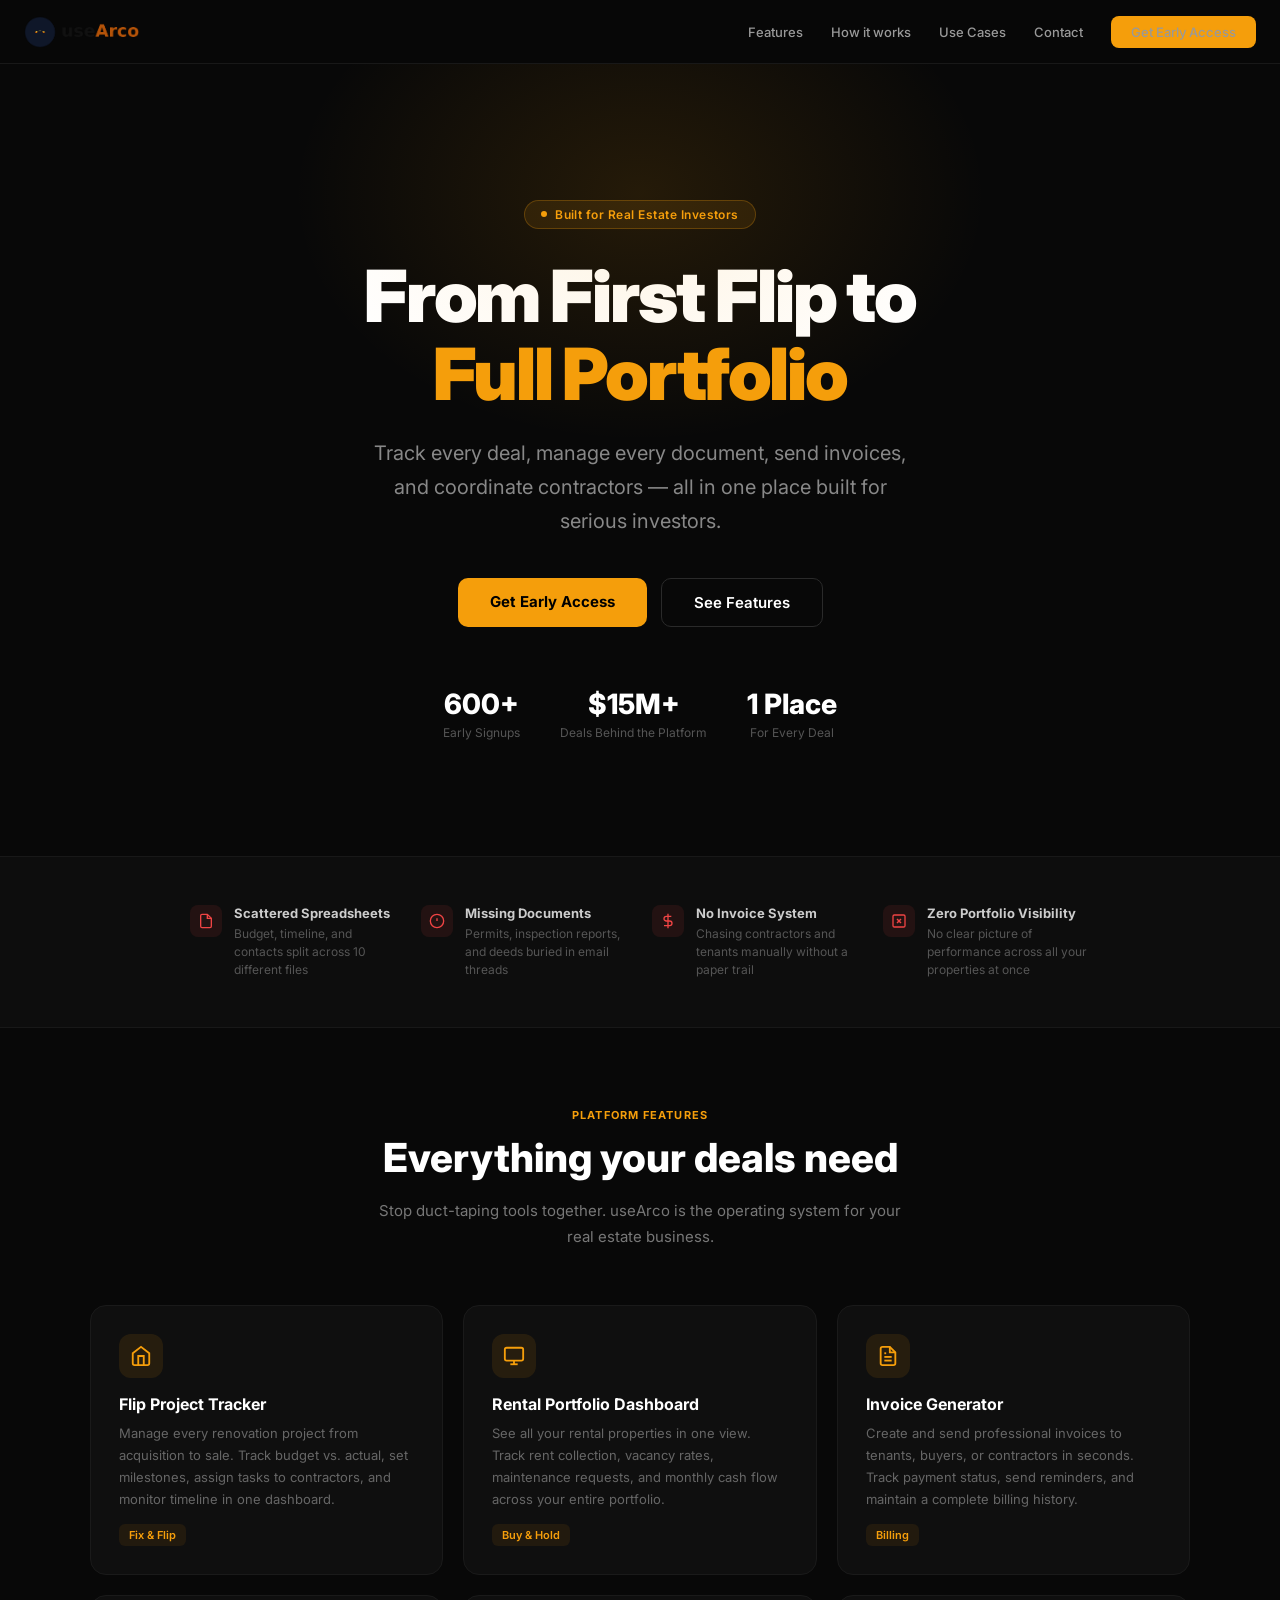
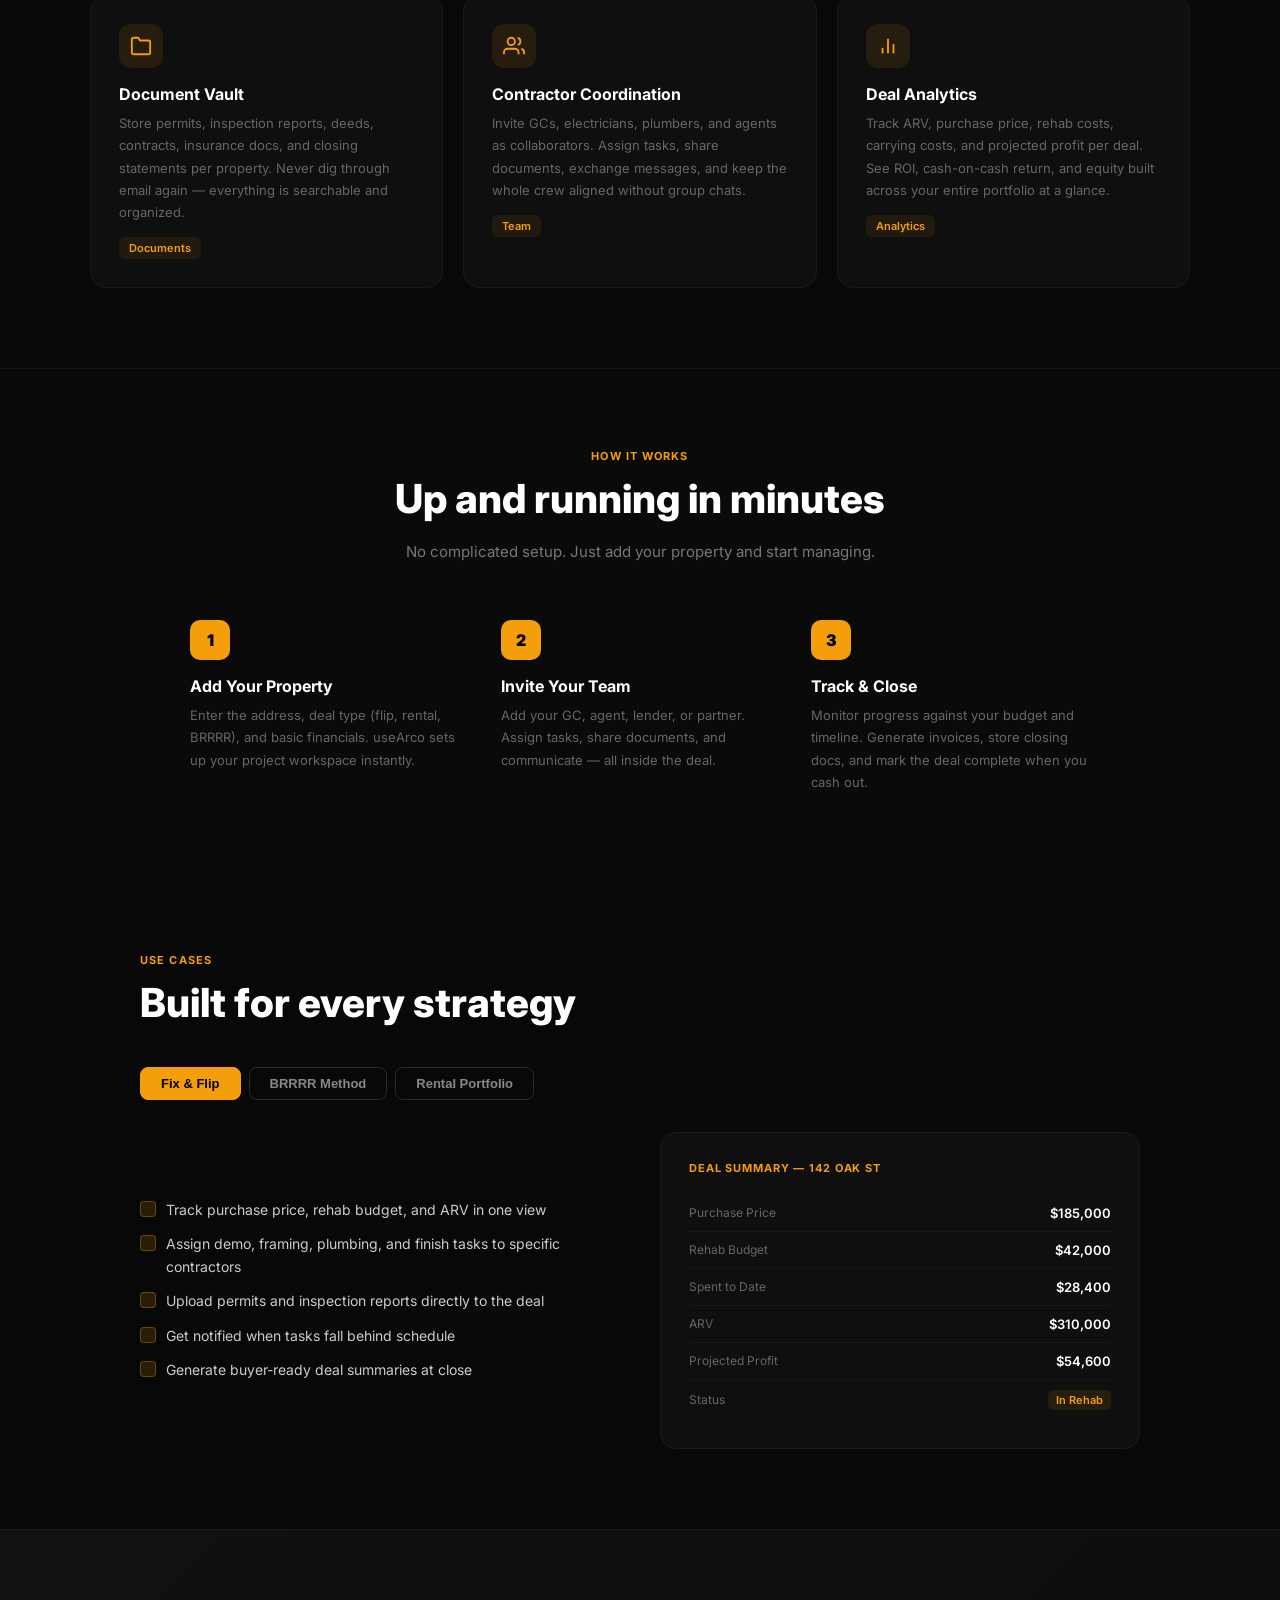
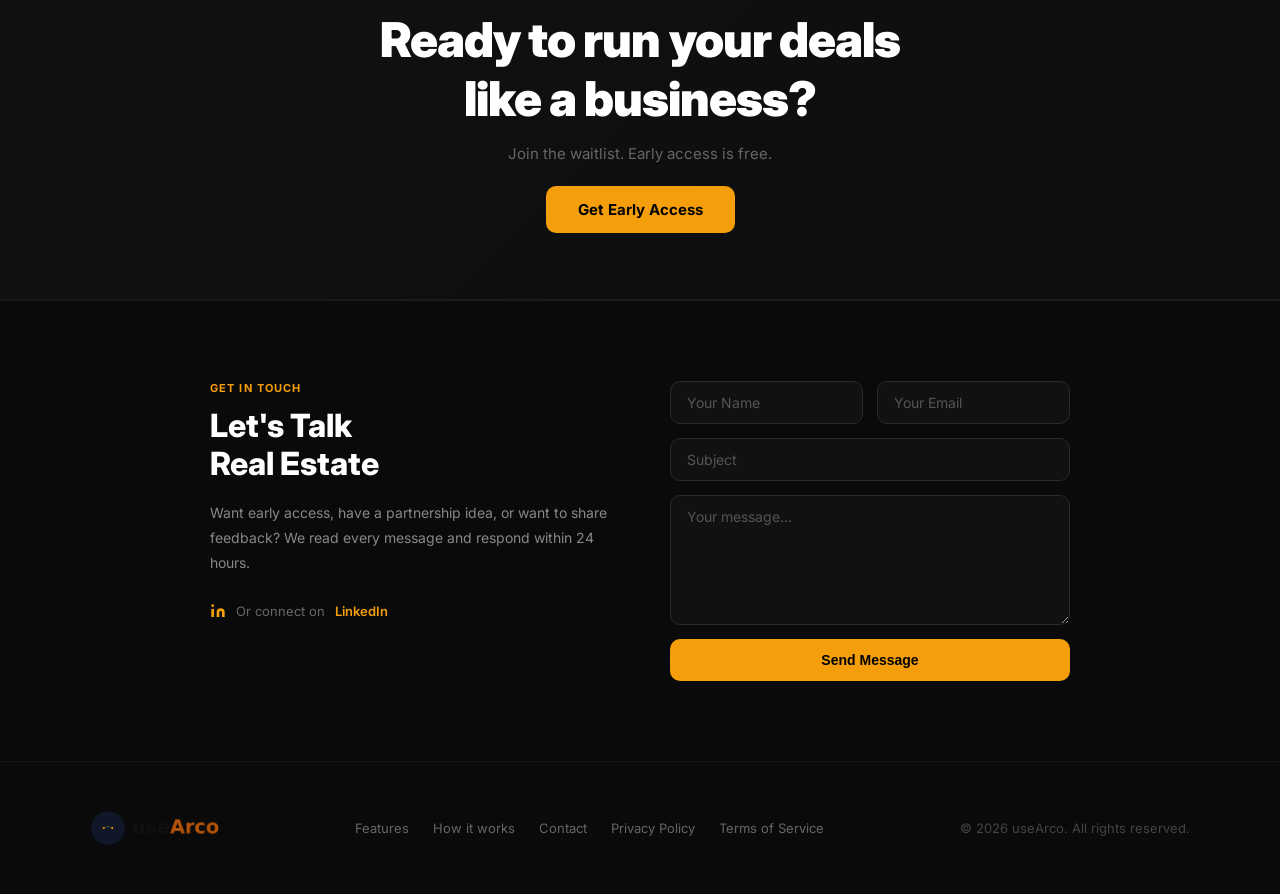
==== index.html @ 305c3090 "Redesign landing page for real estate investment management pivot" ====
<!DOCTYPE html>
<html lang="en">
<head>
  <meta charset="UTF-8" />
  <meta name="viewport" content="width=device-width, initial-scale=1.0" />
  <title>useArco – Real Estate Investment Management</title>
  <meta name="description" content="Manage your flips, track your rentals, send invoices, and organize every document in one place. Built for serious real estate investors." />
  <link rel="icon" href="/favicon.png" />
  <link href="https://fonts.googleapis.com/css2?family=Inter:wght@400;500;600;700;800;900&display=swap" rel="stylesheet" />
  <script async src="https://www.googletagmanager.com/gtag/js?id=G-MQF914Z76V"></script>
  <script>window.dataLayer=window.dataLayer||[];function gtag(){dataLayer.push(arguments);}gtag("js",new Date());gtag("config","G-MQF914Z76V");</script>
  <style>
    *, *::before, *::after { box-sizing: border-box; margin: 0; padding: 0; }
    html { scroll-behavior: smooth; }
    body { font-family: 'Inter', sans-serif; background: #080808; color: #e8e8e8; -webkit-font-smoothing: antialiased; }

    /* NAV */
    nav { position: sticky; top: 0; z-index: 100; background: rgba(8,8,8,0.92); backdrop-filter: blur(12px); border-bottom: 1px solid #181818; padding: 0 24px; height: 64px; display: flex; align-items: center; justify-content: space-between; }
    .nav-logo { display: flex; align-items: center; gap: 10px; }
    .nav-logo img { height: 32px; }
    .nav-links { display: flex; align-items: center; gap: 28px; }
    .nav-links a { font-size: 13px; font-weight: 500; color: #999; text-decoration: none; transition: color 0.15s; }
    .nav-links a:hover { color: #fff; }
    .nav-cta { padding: 8px 20px; background: #F59E0B; color: #000; border-radius: 8px; font-size: 13px; font-weight: 700; text-decoration: none; transition: background 0.2s; }
    .nav-cta:hover { background: #d97706; color: #000 !important; }
    @media (max-width: 640px) { .nav-links { display: none; } }

    /* HERO */
    .hero { min-height: 88vh; display: flex; align-items: center; justify-content: center; text-align: center; padding: 80px 24px 60px; position: relative; overflow: hidden; }
    .hero-glow { position: absolute; top: -120px; left: 50%; transform: translateX(-50%); width: 700px; height: 500px; background: radial-gradient(ellipse at center, rgba(245,158,11,0.12) 0%, transparent 70%); pointer-events: none; }
    .hero-badge { display: inline-flex; align-items: center; gap: 8px; background: rgba(245,158,11,0.1); border: 1px solid rgba(245,158,11,0.25); border-radius: 100px; padding: 6px 16px; font-size: 12px; font-weight: 600; color: #F59E0B; letter-spacing: 0.04em; margin-bottom: 28px; }
    .hero-badge span { width: 6px; height: 6px; background: #F59E0B; border-radius: 50%; display: inline-block; }
    .hero h1 { font-size: clamp(36px, 6vw, 72px); font-weight: 900; color: #fff; line-height: 1.08; letter-spacing: -0.03em; margin-bottom: 24px; }
    .hero h1 em { font-style: normal; color: #F59E0B; }
    .hero p { font-size: clamp(16px, 2vw, 20px); color: #888; max-width: 560px; margin: 0 auto 40px; line-height: 1.7; }
    .hero-actions { display: flex; gap: 14px; justify-content: center; flex-wrap: wrap; }
    .btn-primary { padding: 14px 32px; background: #F59E0B; color: #000; border-radius: 10px; font-size: 15px; font-weight: 700; text-decoration: none; transition: background 0.2s, transform 0.1s; }
    .btn-primary:hover { background: #d97706; transform: translateY(-1px); }
    .btn-secondary { padding: 14px 32px; background: transparent; color: #fff; border: 1px solid #2a2a2a; border-radius: 10px; font-size: 15px; font-weight: 600; text-decoration: none; transition: border-color 0.2s; }
    .btn-secondary:hover { border-color: #555; }
    .hero-stats { margin-top: 60px; display: flex; gap: 40px; justify-content: center; flex-wrap: wrap; }
    .hero-stat { text-align: center; }
    .hero-stat .num { font-size: 28px; font-weight: 800; color: #fff; }
    .hero-stat .lbl { font-size: 12px; color: #555; margin-top: 4px; }

    /* SECTION BASE */
    section { padding: 80px 24px; }
    .section-label { font-size: 11px; font-weight: 700; letter-spacing: 0.1em; text-transform: uppercase; color: #F59E0B; margin-bottom: 12px; }
    .section-heading { font-size: clamp(26px, 3.5vw, 40px); font-weight: 800; color: #fff; line-height: 1.2; margin-bottom: 16px; }
    .section-sub { font-size: 15px; color: #777; line-height: 1.7; max-width: 540px; }
    .centered { text-align: center; }
    .centered .section-sub { margin: 0 auto; }

    /* PROBLEM STRIP */
    .problem { background: #0d0d0d; border-top: 1px solid #181818; border-bottom: 1px solid #181818; padding: 48px 24px; }
    .problem-inner { max-width: 900px; margin: 0 auto; display: grid; grid-template-columns: repeat(auto-fit, minmax(200px, 1fr)); gap: 24px; }
    .problem-item { display: flex; align-items: flex-start; gap: 12px; }
    .problem-icon { width: 32px; height: 32px; background: rgba(239,68,68,0.1); border-radius: 8px; display: flex; align-items: center; justify-content: center; flex-shrink: 0; }
    .problem-item h4 { font-size: 13px; font-weight: 700; color: #ccc; margin-bottom: 4px; }
    .problem-item p { font-size: 12px; color: #555; line-height: 1.5; }

    /* FEATURES */
    .features { background: #080808; }
    .features-inner { max-width: 1100px; margin: 0 auto; }
    .features-grid { display: grid; grid-template-columns: repeat(auto-fit, minmax(300px, 1fr)); gap: 20px; margin-top: 56px; }
    .feature-card { background: #0f0f0f; border: 1px solid #1a1a1a; border-radius: 16px; padding: 28px; transition: border-color 0.2s, transform 0.2s; }
    .feature-card:hover { border-color: rgba(245,158,11,0.3); transform: translateY(-2px); }
    .feature-icon { width: 44px; height: 44px; background: rgba(245,158,11,0.1); border-radius: 12px; display: flex; align-items: center; justify-content: center; margin-bottom: 16px; }
    .feature-card h3 { font-size: 16px; font-weight: 700; color: #fff; margin-bottom: 8px; }
    .feature-card p { font-size: 13px; color: #666; line-height: 1.7; }
    .feature-tag { display: inline-block; margin-top: 14px; padding: 4px 10px; background: rgba(245,158,11,0.08); border-radius: 6px; font-size: 11px; font-weight: 600; color: #F59E0B; }

    /* HOW IT WORKS */
    .how { background: #0a0a0a; border-top: 1px solid #141414; }
    .how-inner { max-width: 900px; margin: 0 auto; }
    .steps { display: grid; grid-template-columns: repeat(auto-fit, minmax(240px, 1fr)); gap: 32px; margin-top: 56px; }
    .step { position: relative; }
    .step-num { width: 40px; height: 40px; background: #F59E0B; border-radius: 10px; display: flex; align-items: center; justify-content: center; font-size: 16px; font-weight: 900; color: #000; margin-bottom: 16px; }
    .step h3 { font-size: 16px; font-weight: 700; color: #fff; margin-bottom: 8px; }
    .step p { font-size: 13px; color: #666; line-height: 1.7; }

    /* USE CASES */
    .usecases { background: #080808; }
    .usecases-inner { max-width: 1000px; margin: 0 auto; }
    .usecase-tabs { display: flex; gap: 8px; margin: 40px 0 32px; flex-wrap: wrap; }
    .usecase-tab { padding: 8px 20px; border-radius: 8px; font-size: 13px; font-weight: 600; cursor: pointer; border: 1px solid #2a2a2a; color: #888; background: transparent; transition: all 0.2s; }
    .usecase-tab.active { background: #F59E0B; color: #000; border-color: #F59E0B; }
    .usecase-content { display: none; }
    .usecase-content.active { display: grid; grid-template-columns: 1fr 1fr; gap: 40px; align-items: center; }
    @media (max-width: 640px) { .usecase-content.active { grid-template-columns: 1fr; } }
    .usecase-list { list-style: none; display: flex; flex-direction: column; gap: 12px; }
    .usecase-list li { display: flex; align-items: flex-start; gap: 10px; font-size: 14px; color: #ccc; line-height: 1.6; }
    .usecase-list li::before { content: ''; width: 16px; height: 16px; background: rgba(245,158,11,0.15); border: 1px solid rgba(245,158,11,0.3); border-radius: 4px; flex-shrink: 0; margin-top: 2px; display: flex; align-items: center; justify-content: center; }
    .usecase-visual { background: #0f0f0f; border: 1px solid #1a1a1a; border-radius: 16px; padding: 28px; }
    .usecase-visual .uc-title { font-size: 11px; font-weight: 700; color: #F59E0B; letter-spacing: 0.08em; text-transform: uppercase; margin-bottom: 20px; }
    .uc-row { display: flex; justify-content: space-between; align-items: center; padding: 10px 0; border-bottom: 1px solid #181818; }
    .uc-row:last-child { border-bottom: none; }
    .uc-row .label { font-size: 12px; color: #666; }
    .uc-row .value { font-size: 13px; font-weight: 600; color: #fff; }
    .uc-row .badge { padding: 3px 8px; border-radius: 6px; font-size: 11px; font-weight: 600; }
    .badge-green { background: rgba(34,197,94,0.1); color: #4ade80; }
    .badge-amber { background: rgba(245,158,11,0.1); color: #F59E0B; }
    .badge-red { background: rgba(239,68,68,0.1); color: #f87171; }

    /* CTA BAND */
    .cta-band { background: linear-gradient(135deg, #111 0%, #0d0d0d 100%); border-top: 1px solid #1a1a1a; border-bottom: 1px solid #1a1a1a; padding: 80px 24px; text-align: center; }
    .cta-band h2 { font-size: clamp(28px, 4vw, 48px); font-weight: 900; color: #fff; margin-bottom: 16px; letter-spacing: -0.02em; }
    .cta-band p { color: #666; font-size: 15px; margin-bottom: 36px; }

    /* CONTACT */
    .contact-section { background: #0a0a0a; padding: 80px 24px; border-top: 1px solid #1a1a1a; }
    .contact-inner { max-width: 860px; margin: 0 auto; }
    .contact-grid { display: grid; grid-template-columns: 1fr 1fr; gap: 60px; align-items: start; }
    @media (max-width: 700px) { .contact-grid { grid-template-columns: 1fr; gap: 40px; } }
    .contact-label { font-size: 11px; font-weight: 700; letter-spacing: 0.1em; text-transform: uppercase; color: #F59E0B; margin: 0 0 12px 0; }
    .contact-heading { font-size: 32px; font-weight: 800; color: #fff; margin: 0 0 16px 0; line-height: 1.2; }
    .contact-desc { color: #888; font-size: 14px; line-height: 1.8; margin: 0 0 28px 0; }
    .contact-alt { display: flex; align-items: center; gap: 10px; color: #666; font-size: 13px; }
    .contact-alt a { color: #F59E0B; text-decoration: none; font-weight: 600; }
    .contact-alt a:hover { text-decoration: underline; }
    .contact-form { display: flex; flex-direction: column; gap: 14px; }
    .contact-form input, .contact-form textarea { width: 100%; padding: 12px 16px; background: #111; border: 1px solid #2a2a2a; border-radius: 10px; color: #fff; font-size: 14px; font-family: inherit; outline: none; transition: border-color 0.2s; box-sizing: border-box; }
    .contact-form input:focus, .contact-form textarea:focus { border-color: #F59E0B; }
    .contact-form input::placeholder, .contact-form textarea::placeholder { color: #555; }
    .contact-form textarea { resize: vertical; min-height: 130px; }
    .contact-form .form-row { display: grid; grid-template-columns: 1fr 1fr; gap: 14px; }
    @media (max-width: 480px) { .contact-form .form-row { grid-template-columns: 1fr; } }
    .contact-submit { padding: 13px 28px; background: #F59E0B; color: #000; border: none; border-radius: 10px; font-size: 14px; font-weight: 700; cursor: pointer; transition: background 0.2s; width: 100%; }
    .contact-submit:hover { background: #d97706; }
    .contact-submit:disabled { opacity: 0.6; cursor: not-allowed; }
    .form-success { background: #052e16; border: 1px solid #16a34a; border-radius: 10px; padding: 16px; color: #4ade80; font-size: 14px; text-align: center; display: none; }

    /* FOOTER */
    footer { background: #0a0a0a; color: #888; padding: 48px 24px; border-top: 1px solid #141414; }
    .footer-inner { max-width: 1100px; margin: 0 auto; display: flex; align-items: center; justify-content: space-between; flex-wrap: wrap; gap: 20px; }
    .footer-logo { display: flex; align-items: center; gap: 10px; }
    .footer-logo img { height: 36px; opacity: 1; }
    .footer-links { display: flex; gap: 24px; flex-wrap: wrap; }
    .footer-links a { font-size: 13px; color: #666; text-decoration: none; transition: color 0.15s; }
    .footer-links a:hover { color: #F59E0B; }
    .footer-copy { font-size: 13px; color: #444; }
  </style>
</head>
<body>

<!-- NAV -->
<nav>
  <div class="nav-logo">
    <img src="/logo.png" alt="useArco" />
  </div>
  <div class="nav-links">
    <a href="#features">Features</a>
    <a href="#how-it-works">How it works</a>
    <a href="#use-cases">Use Cases</a>
    <a href="#contact">Contact</a>
    <a href="#waitlist" class="nav-cta">Get Early Access</a>
  </div>
</nav>

<!-- HERO -->
<section class="hero">
  <div class="hero-glow"></div>
  <div>
    <div class="hero-badge"><span></span> Built for Real Estate Investors</div>
    <h1>From First Flip to<br /><em>Full Portfolio</em></h1>
    <p>Track every deal, manage every document, send invoices, and coordinate contractors — all in one place built for serious investors.</p>
    <div class="hero-actions">
      <a href="#waitlist" class="btn-primary">Get Early Access</a>
      <a href="#features" class="btn-secondary">See Features</a>
    </div>
    <div class="hero-stats">
      <div class="hero-stat"><div class="num">600+</div><div class="lbl">Early Signups</div></div>
      <div class="hero-stat"><div class="num">$15M+</div><div class="lbl">Deals Behind the Platform</div></div>
      <div class="hero-stat"><div class="num">1 Place</div><div class="lbl">For Every Deal</div></div>
    </div>
  </div>
</section>

<!-- PROBLEM -->
<div class="problem">
  <div class="problem-inner">
    <div class="problem-item">
      <div class="problem-icon">
        <svg width="16" height="16" viewBox="0 0 24 24" fill="none" stroke="#ef4444" stroke-width="2"><path d="M14 2H6a2 2 0 0 0-2 2v16a2 2 0 0 0 2 2h12a2 2 0 0 0 2-2V8z"/><polyline points="14 2 14 8 20 8"/></svg>
      </div>
      <div><h4>Scattered Spreadsheets</h4><p>Budget, timeline, and contacts split across 10 different files</p></div>
    </div>
    <div class="problem-item">
      <div class="problem-icon">
        <svg width="16" height="16" viewBox="0 0 24 24" fill="none" stroke="#ef4444" stroke-width="2"><circle cx="12" cy="12" r="10"/><line x1="12" y1="8" x2="12" y2="12"/><line x1="12" y1="16" x2="12.01" y2="16"/></svg>
      </div>
      <div><h4>Missing Documents</h4><p>Permits, inspection reports, and deeds buried in email threads</p></div>
    </div>
    <div class="problem-item">
      <div class="problem-icon">
        <svg width="16" height="16" viewBox="0 0 24 24" fill="none" stroke="#ef4444" stroke-width="2"><line x1="12" y1="1" x2="12" y2="23"/><path d="M17 5H9.5a3.5 3.5 0 0 0 0 7h5a3.5 3.5 0 0 1 0 7H6"/></svg>
      </div>
      <div><h4>No Invoice System</h4><p>Chasing contractors and tenants manually without a paper trail</p></div>
    </div>
    <div class="problem-item">
      <div class="problem-icon">
        <svg width="16" height="16" viewBox="0 0 24 24" fill="none" stroke="#ef4444" stroke-width="2"><rect x="3" y="3" width="18" height="18" rx="2" ry="2"/><line x1="9" y1="9" x2="15" y2="15"/><line x1="15" y1="9" x2="9" y2="15"/></svg>
      </div>
      <div><h4>Zero Portfolio Visibility</h4><p>No clear picture of performance across all your properties at once</p></div>
    </div>
  </div>
</div>

<!-- FEATURES -->
<section class="features" id="features">
  <div class="features-inner">
    <div class="centered">
      <p class="section-label">Platform Features</p>
      <h2 class="section-heading">Everything your deals need</h2>
      <p class="section-sub">Stop duct-taping tools together. useArco is the operating system for your real estate business.</p>
    </div>
    <div class="features-grid">
      <div class="feature-card">
        <div class="feature-icon">
          <svg width="22" height="22" viewBox="0 0 24 24" fill="none" stroke="#F59E0B" stroke-width="2"><path d="M3 9l9-7 9 7v11a2 2 0 0 1-2 2H5a2 2 0 0 1-2-2z"/><polyline points="9 22 9 12 15 12 15 22"/></svg>
        </div>
        <h3>Flip Project Tracker</h3>
        <p>Manage every renovation project from acquisition to sale. Track budget vs. actual, set milestones, assign tasks to contractors, and monitor timeline in one dashboard.</p>
        <span class="feature-tag">Fix &amp; Flip</span>
      </div>
      <div class="feature-card">
        <div class="feature-icon">
          <svg width="22" height="22" viewBox="0 0 24 24" fill="none" stroke="#F59E0B" stroke-width="2"><rect x="2" y="3" width="20" height="14" rx="2" ry="2"/><line x1="8" y1="21" x2="16" y2="21"/><line x1="12" y1="17" x2="12" y2="21"/></svg>
        </div>
        <h3>Rental Portfolio Dashboard</h3>
        <p>See all your rental properties in one view. Track rent collection, vacancy rates, maintenance requests, and monthly cash flow across your entire portfolio.</p>
        <span class="feature-tag">Buy &amp; Hold</span>
      </div>
      <div class="feature-card">
        <div class="feature-icon">
          <svg width="22" height="22" viewBox="0 0 24 24" fill="none" stroke="#F59E0B" stroke-width="2"><path d="M14 2H6a2 2 0 0 0-2 2v16a2 2 0 0 0 2 2h12a2 2 0 0 0 2-2V8z"/><polyline points="14 2 14 8 20 8"/><line x1="16" y1="13" x2="8" y2="13"/><line x1="16" y1="17" x2="8" y2="17"/><polyline points="10 9 9 9 8 9"/></svg>
        </div>
        <h3>Invoice Generator</h3>
        <p>Create and send professional invoices to tenants, buyers, or contractors in seconds. Track payment status, send reminders, and maintain a complete billing history.</p>
        <span class="feature-tag">Billing</span>
      </div>
      <div class="feature-card">
        <div class="feature-icon">
          <svg width="22" height="22" viewBox="0 0 24 24" fill="none" stroke="#F59E0B" stroke-width="2"><path d="M22 19a2 2 0 0 1-2 2H4a2 2 0 0 1-2-2V5a2 2 0 0 1 2-2h5l2 3h9a2 2 0 0 1 2 2z"/></svg>
        </div>
        <h3>Document Vault</h3>
        <p>Store permits, inspection reports, deeds, contracts, insurance docs, and closing statements per property. Never dig through email again — everything is searchable and organized.</p>
        <span class="feature-tag">Documents</span>
      </div>
      <div class="feature-card">
        <div class="feature-icon">
          <svg width="22" height="22" viewBox="0 0 24 24" fill="none" stroke="#F59E0B" stroke-width="2"><path d="M17 21v-2a4 4 0 0 0-4-4H5a4 4 0 0 0-4 4v2"/><circle cx="9" cy="7" r="4"/><path d="M23 21v-2a4 4 0 0 0-3-3.87"/><path d="M16 3.13a4 4 0 0 1 0 7.75"/></svg>
        </div>
        <h3>Contractor Coordination</h3>
        <p>Invite GCs, electricians, plumbers, and agents as collaborators. Assign tasks, share documents, exchange messages, and keep the whole crew aligned without group chats.</p>
        <span class="feature-tag">Team</span>
      </div>
      <div class="feature-card">
        <div class="feature-icon">
          <svg width="22" height="22" viewBox="0 0 24 24" fill="none" stroke="#F59E0B" stroke-width="2"><line x1="18" y1="20" x2="18" y2="10"/><line x1="12" y1="20" x2="12" y2="4"/><line x1="6" y1="20" x2="6" y2="14"/></svg>
        </div>
        <h3>Deal Analytics</h3>
        <p>Track ARV, purchase price, rehab costs, carrying costs, and projected profit per deal. See ROI, cash-on-cash return, and equity built across your entire portfolio at a glance.</p>
        <span class="feature-tag">Analytics</span>
      </div>
    </div>
  </div>
</section>

<!-- HOW IT WORKS -->
<section class="how" id="how-it-works">
  <div class="how-inner">
    <div class="centered">
      <p class="section-label">How It Works</p>
      <h2 class="section-heading">Up and running in minutes</h2>
      <p class="section-sub">No complicated setup. Just add your property and start managing.</p>
    </div>
    <div class="steps">
      <div class="step">
        <div class="step-num">1</div>
        <h3>Add Your Property</h3>
        <p>Enter the address, deal type (flip, rental, BRRRR), and basic financials. useArco sets up your project workspace instantly.</p>
      </div>
      <div class="step">
        <div class="step-num">2</div>
        <h3>Invite Your Team</h3>
        <p>Add your GC, agent, lender, or partner. Assign tasks, share documents, and communicate — all inside the deal.</p>
      </div>
      <div class="step">
        <div class="step-num">3</div>
        <h3>Track &amp; Close</h3>
        <p>Monitor progress against your budget and timeline. Generate invoices, store closing docs, and mark the deal complete when you cash out.</p>
      </div>
    </div>
  </div>
</section>

<!-- USE CASES -->
<section class="usecases" id="use-cases">
  <div class="usecases-inner">
    <p class="section-label">Use Cases</p>
    <h2 class="section-heading">Built for every strategy</h2>
    <div class="usecase-tabs">
      <button class="usecase-tab active" onclick="showTab('flip')">Fix &amp; Flip</button>
      <button class="usecase-tab" onclick="showTab('brrrr')">BRRRR Method</button>
      <button class="usecase-tab" onclick="showTab('rental')">Rental Portfolio</button>
    </div>
    <div id="tab-flip" class="usecase-content active">
      <ul class="usecase-list">
        <li>Track purchase price, rehab budget, and ARV in one view</li>
        <li>Assign demo, framing, plumbing, and finish tasks to specific contractors</li>
        <li>Upload permits and inspection reports directly to the deal</li>
        <li>Get notified when tasks fall behind schedule</li>
        <li>Generate buyer-ready deal summaries at close</li>
      </ul>
      <div class="usecase-visual">
        <div class="uc-title">Deal Summary — 142 Oak St</div>
        <div class="uc-row"><span class="label">Purchase Price</span><span class="value">$185,000</span></div>
        <div class="uc-row"><span class="label">Rehab Budget</span><span class="value">$42,000</span></div>
        <div class="uc-row"><span class="label">Spent to Date</span><span class="value">$28,400</span></div>
        <div class="uc-row"><span class="label">ARV</span><span class="value">$310,000</span></div>
        <div class="uc-row"><span class="label">Projected Profit</span><span class="value">$54,600</span></div>
        <div class="uc-row"><span class="label">Status</span><span class="badge badge-amber">In Rehab</span></div>
      </div>
    </div>
    <div id="tab-brrrr" class="usecase-content">
      <ul class="usecase-list">
        <li>Track each phase: Buy, Rehab, Rent, Refinance, Repeat</li>
        <li>Store refinance appraisals and loan documents per property</li>
        <li>Calculate equity pulled out and capital recycled</li>
        <li>Manage tenant onboarding and lease documents</li>
        <li>Monitor cash flow post-refi for each hold</li>
      </ul>
      <div class="usecase-visual">
        <div class="uc-title">BRRRR Tracker — 78 Maple Ave</div>
        <div class="uc-row"><span class="label">All-In Cost</span><span class="value">$210,000</span></div>
        <div class="uc-row"><span class="label">After-Repair Value</span><span class="value">$290,000</span></div>
        <div class="uc-row"><span class="label">Refi Loan (75% LTV)</span><span class="value">$217,500</span></div>
        <div class="uc-row"><span class="label">Cash Recycled</span><span class="value">$7,500</span></div>
        <div class="uc-row"><span class="label">Monthly Cash Flow</span><span class="value">+$420</span></div>
        <div class="uc-row"><span class="label">Phase</span><span class="badge badge-green">Rented</span></div>
      </div>
    </div>
    <div id="tab-rental" class="usecase-content">
      <ul class="usecase-list">
        <li>See all properties and their cash flow in one dashboard</li>
        <li>Track rent collection status per unit per month</li>
        <li>Send invoices and payment reminders to tenants</li>
        <li>Log maintenance requests and assign to vendors</li>
        <li>Store leases, inspection reports, and insurance docs per property</li>
      </ul>
      <div class="usecase-visual">
        <div class="uc-title">Portfolio Overview — May 2026</div>
        <div class="uc-row"><span class="label">Active Properties</span><span class="value">6 Units</span></div>
        <div class="uc-row"><span class="label">Rent Collected</span><span class="value">$8,200 / $9,000</span></div>
        <div class="uc-row"><span class="label">Overdue</span><span class="badge badge-red">1 Tenant</span></div>
        <div class="uc-row"><span class="label">Open Maintenance</span><span class="value">2 Requests</span></div>
        <div class="uc-row"><span class="label">Net Cash Flow</span><span class="value">+$3,140</span></div>
        <div class="uc-row"><span class="label">Vacancy Rate</span><span class="badge badge-green">0%</span></div>
      </div>
    </div>
  </div>
</section>

<!-- CTA BAND -->
<section class="cta-band" id="waitlist">
  <h2>Ready to run your deals<br />like a business?</h2>
  <p>Join the waitlist. Early access is free.</p>
  <a href="#contact" class="btn-primary">Get Early Access</a>
</section>

<!-- CONTACT -->
<section class="contact-section" id="contact">
  <div class="contact-inner">
    <div class="contact-grid">
      <div>
        <p class="contact-label">Get in Touch</p>
        <h2 class="contact-heading">Let's Talk<br>Real Estate</h2>
        <p class="contact-desc">Want early access, have a partnership idea, or want to share feedback? We read every message and respond within 24 hours.</p>
        <div class="contact-alt">
          <svg width="16" height="16" viewBox="0 0 24 24" fill="#F59E0B"><path d="M16 8a6 6 0 0 1 6 6v7h-4v-7a2 2 0 0 0-2-2 2 2 0 0 0-2 2v7h-4v-7a6 6 0 0 1 6-6z"/><rect x="2" y="9" width="4" height="12"/><circle cx="4" cy="4" r="2"/></svg>
          Or connect on <a href="https://linkedin.com/company/usearco" target="_blank" rel="noreferrer">LinkedIn</a>
        </div>
      </div>
      <div>
        <form class="contact-form" id="contactForm">
          <div class="form-row">
            <input type="text" name="name" placeholder="Your Name" required />
            <input type="email" name="email" placeholder="Your Email" required />
          </div>
          <input type="text" name="subject" placeholder="Subject" required />
          <textarea name="message" placeholder="Your message..." required></textarea>
          <button type="submit" class="contact-submit" id="submitBtn">Send Message</button>
        </form>
        <div class="form-success" id="formSuccess">Your message has been sent. We will get back to you shortly.</div>
      </div>
    </div>
  </div>
</section>

<!-- FOOTER -->
<footer>
  <div class="footer-inner">
    <div class="footer-logo">
      <img src="/logo.png" alt="useArco" style="height:36px;" />
    </div>
    <div class="footer-links">
      <a href="#features">Features</a>
      <a href="#how-it-works">How it works</a>
      <a href="#contact">Contact</a>
      <a href="/privacy.html">Privacy Policy</a>
      <a href="/terms.html">Terms of Service</a>
    </div>
    <div class="footer-copy">&copy; 2026 useArco. All rights reserved.</div>
  </div>
</footer>

<script>
  function showTab(name) {
    document.querySelectorAll('.usecase-tab').forEach(function(t){ t.classList.remove('active'); });
    document.querySelectorAll('.usecase-content').forEach(function(c){ c.classList.remove('active'); });
    document.getElementById('tab-' + name).classList.add('active');
    event.target.classList.add('active');
  }
  var contactForm = document.getElementById('contactForm');
  if (contactForm) {
    contactForm.addEventListener('submit', function(e) {
      e.preventDefault();
      var btn = document.getElementById('submitBtn');
      btn.disabled = true;
      btn.textContent = 'Sending...';
      fetch('https://formspree.io/f/anikiforouk@gmail.com', {
        method: 'POST',
        body: new FormData(contactForm),
        headers: { 'Accept': 'application/json' }
      }).then(function(res) {
        if (res.ok) {
          contactForm.style.display = 'none';
          document.getElementById('formSuccess').style.display = 'block';
        } else {
          btn.disabled = false; btn.textContent = 'Send Message';
          alert('Something went wrong. Please try again.');
        }
      }).catch(function() {
        btn.disabled = false; btn.textContent = 'Send Message';
        alert('Something went wrong. Please try again.');
      });
    });
  }
</script>

</body>
</html>
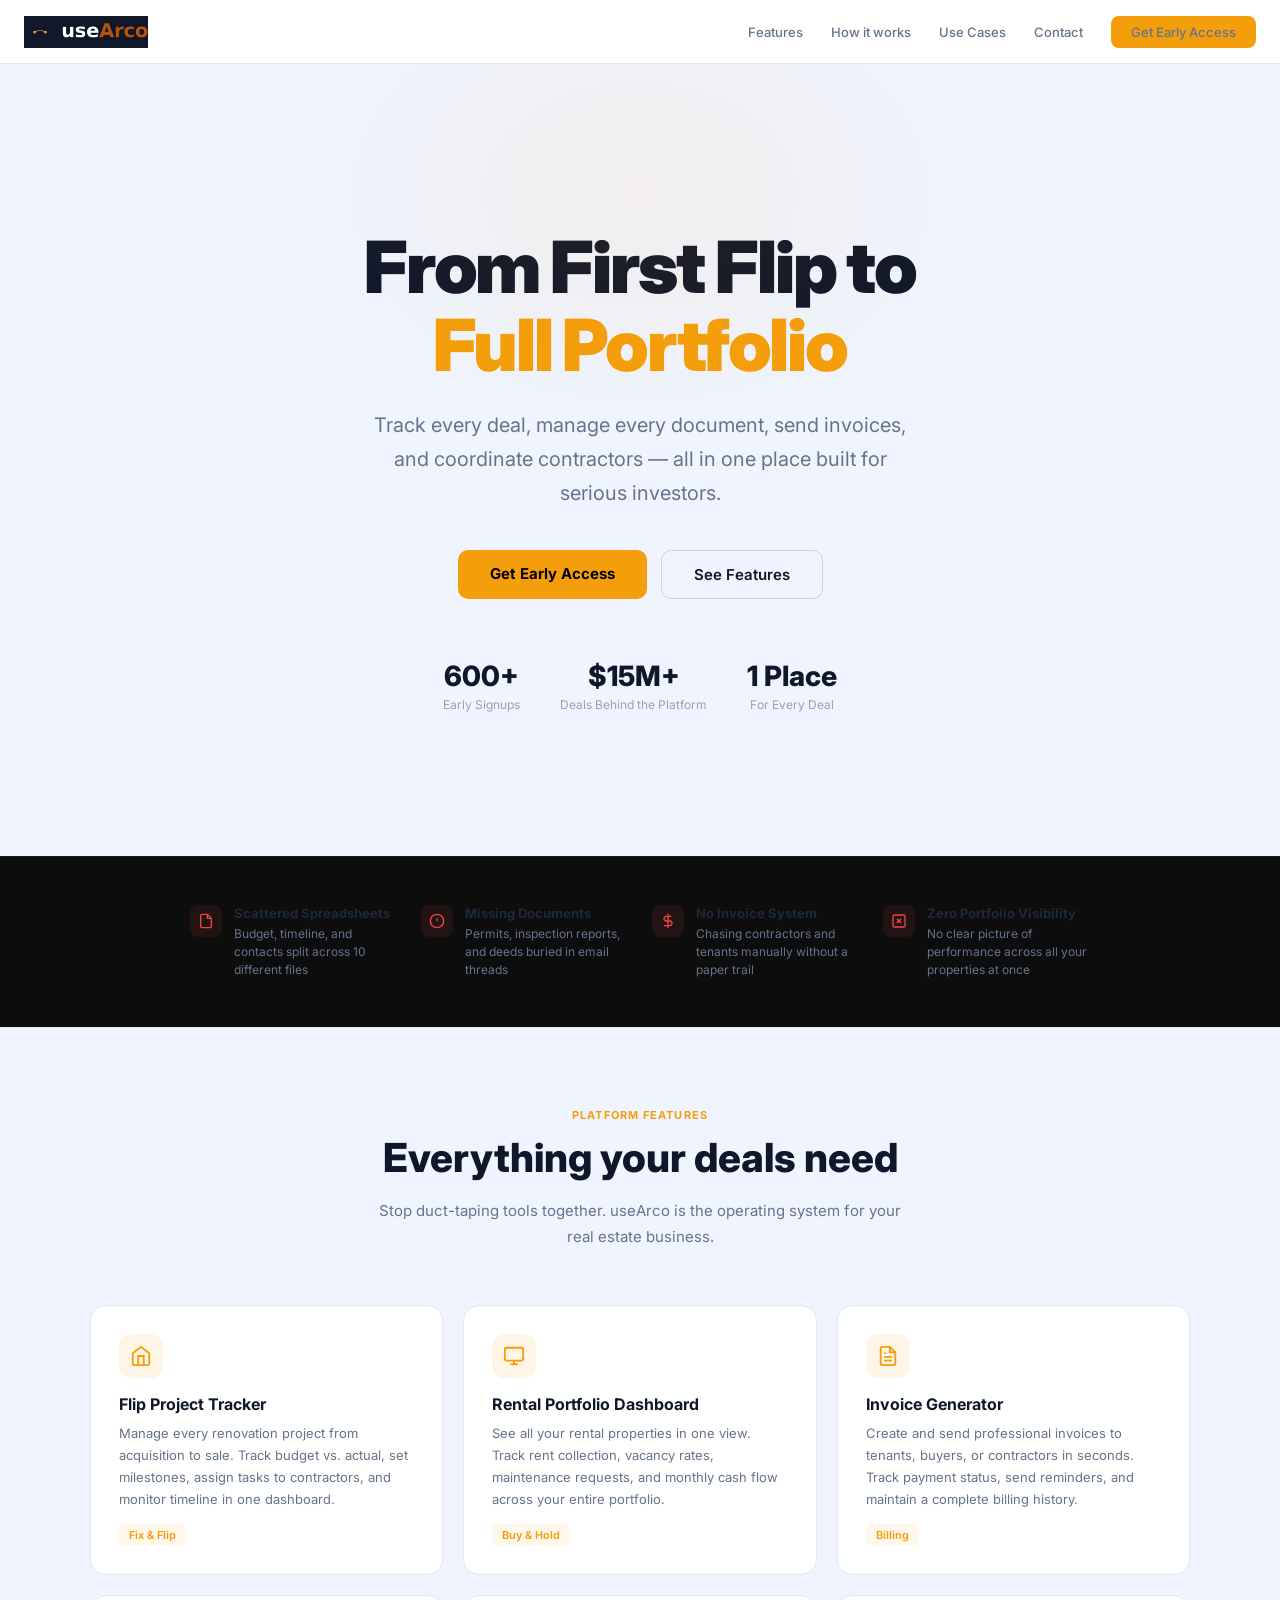
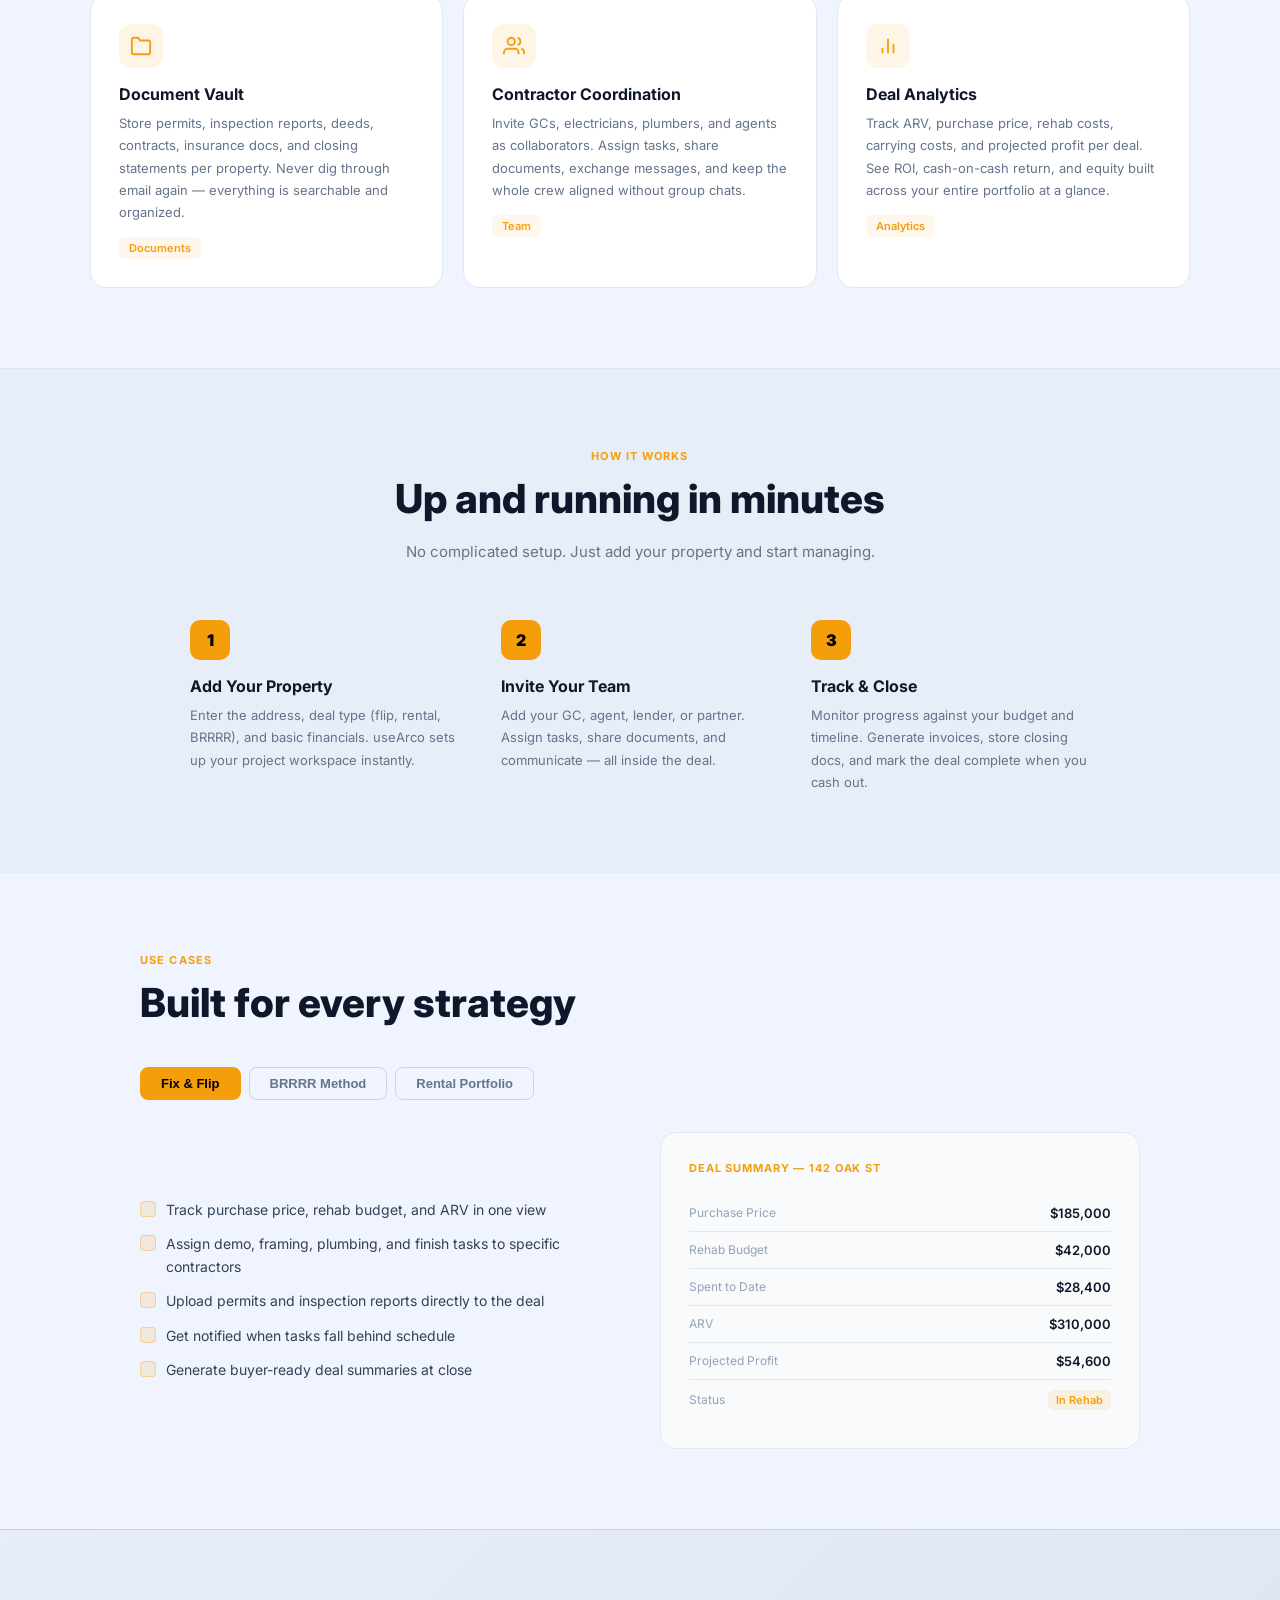
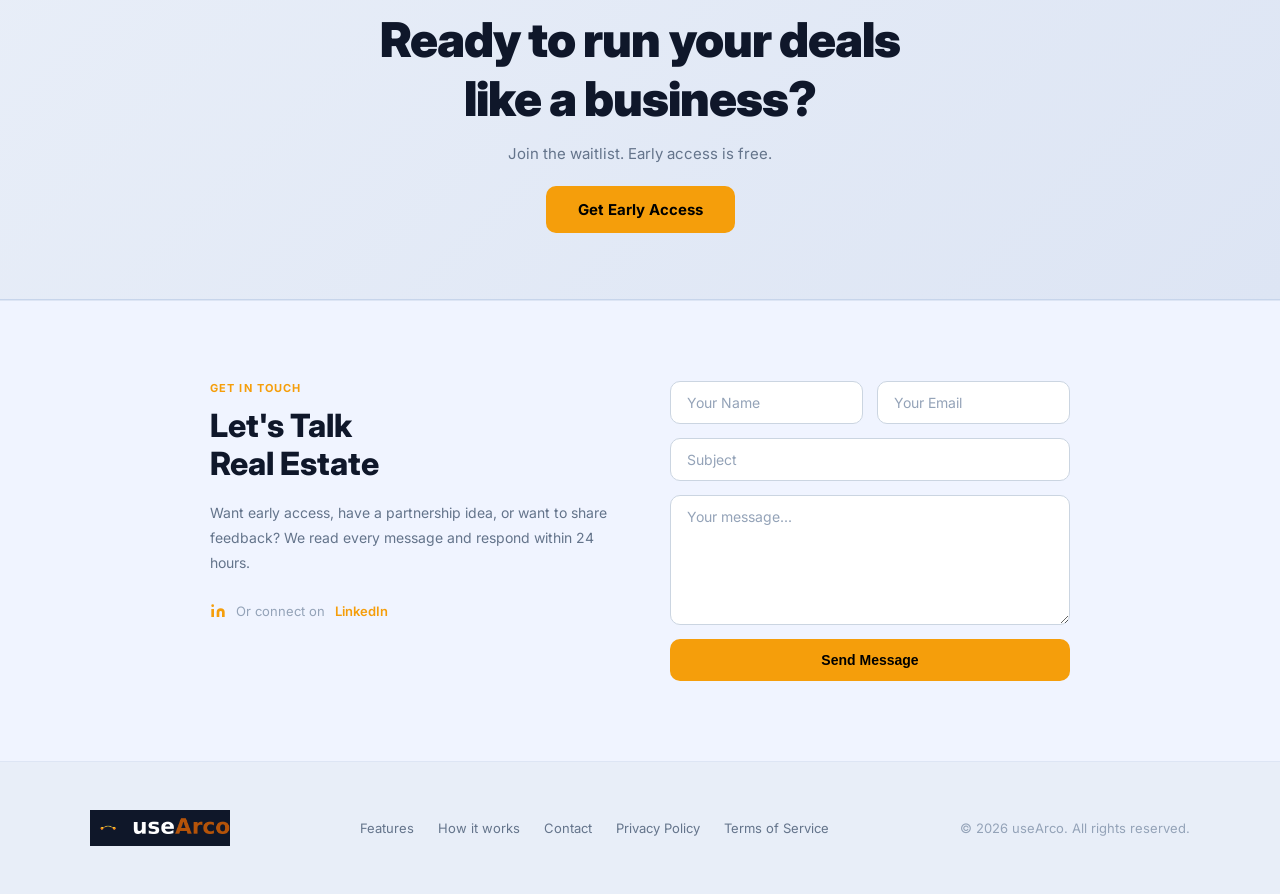
==== commit b4537763: "Light theme: white/blue bg, dark text, remove hero badge" ====
--- a/index.html
+++ b/index.html
@@ -12,116 +12,114 @@
   <style>
     *, *::before, *::after { box-sizing: border-box; margin: 0; padding: 0; }
     html { scroll-behavior: smooth; }
-    body { font-family: 'Inter', sans-serif; background: #080808; color: #e8e8e8; -webkit-font-smoothing: antialiased; }
+    body { font-family: 'Inter', sans-serif; background: #f0f4ff; color: #e8e8e8; -webkit-font-smoothing: antialiased; }
 
     /* NAV */
-    nav { position: sticky; top: 0; z-index: 100; background: rgba(8,8,8,0.92); backdrop-filter: blur(12px); border-bottom: 1px solid #181818; padding: 0 24px; height: 64px; display: flex; align-items: center; justify-content: space-between; }
+    nav { position: sticky; top: 0; z-index: 100; background: rgba(255,255,255,0.97); backdrop-filter: blur(12px); border-bottom: 1px solid #e2e8f0; padding: 0 24px; height: 64px; display: flex; align-items: center; justify-content: space-between; }
     .nav-logo { display: flex; align-items: center; gap: 10px; }
     .nav-logo img { height: 32px; }
     .nav-links { display: flex; align-items: center; gap: 28px; }
-    .nav-links a { font-size: 13px; font-weight: 500; color: #999; text-decoration: none; transition: color 0.15s; }
-    .nav-links a:hover { color: #fff; }
+    .nav-links a { font-size: 13px; font-weight: 500; color: #64748b; text-decoration: none; transition: color 0.15s; }
+    .nav-links a:hover { color: #0f172a; }
     .nav-cta { padding: 8px 20px; background: #F59E0B; color: #000; border-radius: 8px; font-size: 13px; font-weight: 700; text-decoration: none; transition: background 0.2s; }
     .nav-cta:hover { background: #d97706; color: #000 !important; }
     @media (max-width: 640px) { .nav-links { display: none; } }
 
     /* HERO */
     .hero { min-height: 88vh; display: flex; align-items: center; justify-content: center; text-align: center; padding: 80px 24px 60px; position: relative; overflow: hidden; }
-    .hero-glow { position: absolute; top: -120px; left: 50%; transform: translateX(-50%); width: 700px; height: 500px; background: radial-gradient(ellipse at center, rgba(245,158,11,0.12) 0%, transparent 70%); pointer-events: none; }
-    .hero-badge { display: inline-flex; align-items: center; gap: 8px; background: rgba(245,158,11,0.1); border: 1px solid rgba(245,158,11,0.25); border-radius: 100px; padding: 6px 16px; font-size: 12px; font-weight: 600; color: #F59E0B; letter-spacing: 0.04em; margin-bottom: 28px; }
-    .hero-badge span { width: 6px; height: 6px; background: #F59E0B; border-radius: 50%; display: inline-block; }
-    .hero h1 { font-size: clamp(36px, 6vw, 72px); font-weight: 900; color: #fff; line-height: 1.08; letter-spacing: -0.03em; margin-bottom: 24px; }
+    .hero-glow { position: absolute; top: -120px; left: 50%; transform: translateX(-50%); width: 700px; height: 500px; background: radial-gradient(ellipse at center, rgba(245,158,11,0.08) 0%, transparent 70%); pointer-events: none; }
+    .hero h1 { font-size: clamp(36px, 6vw, 72px); font-weight: 900; color: #0f172a; line-height: 1.08; letter-spacing: -0.03em; margin-bottom: 24px; }
     .hero h1 em { font-style: normal; color: #F59E0B; }
-    .hero p { font-size: clamp(16px, 2vw, 20px); color: #888; max-width: 560px; margin: 0 auto 40px; line-height: 1.7; }
+    .hero p { font-size: clamp(16px, 2vw, 20px); color: #64748b; max-width: 560px; margin: 0 auto 40px; line-height: 1.7; }
     .hero-actions { display: flex; gap: 14px; justify-content: center; flex-wrap: wrap; }
     .btn-primary { padding: 14px 32px; background: #F59E0B; color: #000; border-radius: 10px; font-size: 15px; font-weight: 700; text-decoration: none; transition: background 0.2s, transform 0.1s; }
     .btn-primary:hover { background: #d97706; transform: translateY(-1px); }
-    .btn-secondary { padding: 14px 32px; background: transparent; color: #fff; border: 1px solid #2a2a2a; border-radius: 10px; font-size: 15px; font-weight: 600; text-decoration: none; transition: border-color 0.2s; }
-    .btn-secondary:hover { border-color: #555; }
+    .btn-secondary { padding: 14px 32px; background: transparent; color: #0f172a; border: 1px solid #cbd5e1; border-radius: 10px; font-size: 15px; font-weight: 600; text-decoration: none; transition: border-color 0.2s; }
+    .btn-secondary:hover { border-color: #94a3b8; }
     .hero-stats { margin-top: 60px; display: flex; gap: 40px; justify-content: center; flex-wrap: wrap; }
     .hero-stat { text-align: center; }
-    .hero-stat .num { font-size: 28px; font-weight: 800; color: #fff; }
-    .hero-stat .lbl { font-size: 12px; color: #555; margin-top: 4px; }
+    .hero-stat .num { font-size: 28px; font-weight: 800; color: #0f172a; }
+    .hero-stat .lbl { font-size: 12px; color: #94a3b8; margin-top: 4px; }
 
     /* SECTION BASE */
     section { padding: 80px 24px; }
     .section-label { font-size: 11px; font-weight: 700; letter-spacing: 0.1em; text-transform: uppercase; color: #F59E0B; margin-bottom: 12px; }
-    .section-heading { font-size: clamp(26px, 3.5vw, 40px); font-weight: 800; color: #fff; line-height: 1.2; margin-bottom: 16px; }
-    .section-sub { font-size: 15px; color: #777; line-height: 1.7; max-width: 540px; }
+    .section-heading { font-size: clamp(26px, 3.5vw, 40px); font-weight: 800; color: #0f172a; line-height: 1.2; margin-bottom: 16px; }
+    .section-sub { font-size: 15px; color: #64748b; line-height: 1.7; max-width: 540px; }
     .centered { text-align: center; }
     .centered .section-sub { margin: 0 auto; }
 
     /* PROBLEM STRIP */
-    .problem { background: #0d0d0d; border-top: 1px solid #181818; border-bottom: 1px solid #181818; padding: 48px 24px; }
+    .problem { background: #0d0d0d; border-top: 1px solid #181818; border-bottom: 1px solid #e2e8f0; padding: 48px 24px; }
     .problem-inner { max-width: 900px; margin: 0 auto; display: grid; grid-template-columns: repeat(auto-fit, minmax(200px, 1fr)); gap: 24px; }
     .problem-item { display: flex; align-items: flex-start; gap: 12px; }
     .problem-icon { width: 32px; height: 32px; background: rgba(239,68,68,0.1); border-radius: 8px; display: flex; align-items: center; justify-content: center; flex-shrink: 0; }
-    .problem-item h4 { font-size: 13px; font-weight: 700; color: #ccc; margin-bottom: 4px; }
-    .problem-item p { font-size: 12px; color: #555; line-height: 1.5; }
+    .problem-item h4 { font-size: 13px; font-weight: 700; color: #1e293b; margin-bottom: 4px; }
+    .problem-item p { font-size: 12px; color: #64748b; line-height: 1.5; }
 
     /* FEATURES */
-    .features { background: #080808; }
+    .features { background: #f0f4ff; }
     .features-inner { max-width: 1100px; margin: 0 auto; }
     .features-grid { display: grid; grid-template-columns: repeat(auto-fit, minmax(300px, 1fr)); gap: 20px; margin-top: 56px; }
-    .feature-card { background: #0f0f0f; border: 1px solid #1a1a1a; border-radius: 16px; padding: 28px; transition: border-color 0.2s, transform 0.2s; }
-    .feature-card:hover { border-color: rgba(245,158,11,0.3); transform: translateY(-2px); }
+    .feature-card { background: #ffffff; border: 1px solid #e2e8f0; border-radius: 16px; padding: 28px; transition: border-color 0.2s, transform 0.2s; }
+    .feature-card:hover { border-color: rgba(245,158,11,0.5); transform: translateY(-2px); }
     .feature-icon { width: 44px; height: 44px; background: rgba(245,158,11,0.1); border-radius: 12px; display: flex; align-items: center; justify-content: center; margin-bottom: 16px; }
-    .feature-card h3 { font-size: 16px; font-weight: 700; color: #fff; margin-bottom: 8px; }
-    .feature-card p { font-size: 13px; color: #666; line-height: 1.7; }
+    .feature-card h3 { font-size: 16px; font-weight: 700; color: #0f172a; margin-bottom: 8px; }
+    .feature-card p { font-size: 13px; color: #64748b; line-height: 1.7; }
     .feature-tag { display: inline-block; margin-top: 14px; padding: 4px 10px; background: rgba(245,158,11,0.08); border-radius: 6px; font-size: 11px; font-weight: 600; color: #F59E0B; }
 
     /* HOW IT WORKS */
-    .how { background: #0a0a0a; border-top: 1px solid #141414; }
+    .how { background: #e8eef8; border-top: 1px solid #dde5f4; }
     .how-inner { max-width: 900px; margin: 0 auto; }
     .steps { display: grid; grid-template-columns: repeat(auto-fit, minmax(240px, 1fr)); gap: 32px; margin-top: 56px; }
     .step { position: relative; }
     .step-num { width: 40px; height: 40px; background: #F59E0B; border-radius: 10px; display: flex; align-items: center; justify-content: center; font-size: 16px; font-weight: 900; color: #000; margin-bottom: 16px; }
-    .step h3 { font-size: 16px; font-weight: 700; color: #fff; margin-bottom: 8px; }
-    .step p { font-size: 13px; color: #666; line-height: 1.7; }
+    .step h3 { font-size: 16px; font-weight: 700; color: #0f172a; margin-bottom: 8px; }
+    .step p { font-size: 13px; color: #64748b; line-height: 1.7; }
 
     /* USE CASES */
-    .usecases { background: #080808; }
+    .usecases { background: #f0f4ff; }
     .usecases-inner { max-width: 1000px; margin: 0 auto; }
     .usecase-tabs { display: flex; gap: 8px; margin: 40px 0 32px; flex-wrap: wrap; }
-    .usecase-tab { padding: 8px 20px; border-radius: 8px; font-size: 13px; font-weight: 600; cursor: pointer; border: 1px solid #2a2a2a; color: #888; background: transparent; transition: all 0.2s; }
+    .usecase-tab { padding: 8px 20px; border-radius: 8px; font-size: 13px; font-weight: 600; cursor: pointer; border: 1px solid #cbd5e1; color: #64748b; background: transparent; transition: all 0.2s; }
     .usecase-tab.active { background: #F59E0B; color: #000; border-color: #F59E0B; }
     .usecase-content { display: none; }
     .usecase-content.active { display: grid; grid-template-columns: 1fr 1fr; gap: 40px; align-items: center; }
     @media (max-width: 640px) { .usecase-content.active { grid-template-columns: 1fr; } }
     .usecase-list { list-style: none; display: flex; flex-direction: column; gap: 12px; }
-    .usecase-list li { display: flex; align-items: flex-start; gap: 10px; font-size: 14px; color: #ccc; line-height: 1.6; }
+    .usecase-list li { display: flex; align-items: flex-start; gap: 10px; font-size: 14px; color: #334155; line-height: 1.6; }
     .usecase-list li::before { content: ''; width: 16px; height: 16px; background: rgba(245,158,11,0.15); border: 1px solid rgba(245,158,11,0.3); border-radius: 4px; flex-shrink: 0; margin-top: 2px; display: flex; align-items: center; justify-content: center; }
-    .usecase-visual { background: #0f0f0f; border: 1px solid #1a1a1a; border-radius: 16px; padding: 28px; }
+    .usecase-visual { background: #f8fafc; border: 1px solid #e2e8f0; border-radius: 16px; padding: 28px; }
     .usecase-visual .uc-title { font-size: 11px; font-weight: 700; color: #F59E0B; letter-spacing: 0.08em; text-transform: uppercase; margin-bottom: 20px; }
-    .uc-row { display: flex; justify-content: space-between; align-items: center; padding: 10px 0; border-bottom: 1px solid #181818; }
+    .uc-row { display: flex; justify-content: space-between; align-items: center; padding: 10px 0; border-bottom: 1px solid #e2e8f0; }
     .uc-row:last-child { border-bottom: none; }
-    .uc-row .label { font-size: 12px; color: #666; }
-    .uc-row .value { font-size: 13px; font-weight: 600; color: #fff; }
+    .uc-row .label { font-size: 12px; color: #94a3b8; }
+    .uc-row .value { font-size: 13px; font-weight: 600; color: #0f172a; }
     .uc-row .badge { padding: 3px 8px; border-radius: 6px; font-size: 11px; font-weight: 600; }
     .badge-green { background: rgba(34,197,94,0.1); color: #4ade80; }
     .badge-amber { background: rgba(245,158,11,0.1); color: #F59E0B; }
     .badge-red { background: rgba(239,68,68,0.1); color: #f87171; }
 
     /* CTA BAND */
-    .cta-band { background: linear-gradient(135deg, #111 0%, #0d0d0d 100%); border-top: 1px solid #1a1a1a; border-bottom: 1px solid #1a1a1a; padding: 80px 24px; text-align: center; }
-    .cta-band h2 { font-size: clamp(28px, 4vw, 48px); font-weight: 900; color: #fff; margin-bottom: 16px; letter-spacing: -0.02em; }
-    .cta-band p { color: #666; font-size: 15px; margin-bottom: 36px; }
+    .cta-band { background: linear-gradient(135deg, #e8eef8 0%, #dde5f4 100%); border-top: 1px solid #c7d5eb; border-bottom: 1px solid #c7d5eb; padding: 80px 24px; text-align: center; }
+    .cta-band h2 { font-size: clamp(28px, 4vw, 48px); font-weight: 900; color: #0f172a; margin-bottom: 16px; letter-spacing: -0.02em; }
+    .cta-band p { color: #64748b; font-size: 15px; margin-bottom: 36px; }
 
     /* CONTACT */
-    .contact-section { background: #0a0a0a; padding: 80px 24px; border-top: 1px solid #1a1a1a; }
+    .contact-section { background: #f0f4ff; padding: 80px 24px; border-top: 1px solid #dde5f4; }
     .contact-inner { max-width: 860px; margin: 0 auto; }
     .contact-grid { display: grid; grid-template-columns: 1fr 1fr; gap: 60px; align-items: start; }
     @media (max-width: 700px) { .contact-grid { grid-template-columns: 1fr; gap: 40px; } }
     .contact-label { font-size: 11px; font-weight: 700; letter-spacing: 0.1em; text-transform: uppercase; color: #F59E0B; margin: 0 0 12px 0; }
-    .contact-heading { font-size: 32px; font-weight: 800; color: #fff; margin: 0 0 16px 0; line-height: 1.2; }
-    .contact-desc { color: #888; font-size: 14px; line-height: 1.8; margin: 0 0 28px 0; }
-    .contact-alt { display: flex; align-items: center; gap: 10px; color: #666; font-size: 13px; }
+    .contact-heading { font-size: 32px; font-weight: 800; color: #0f172a; margin: 0 0 16px 0; line-height: 1.2; }
+    .contact-desc { color: #64748b; font-size: 14px; line-height: 1.8; margin: 0 0 28px 0; }
+    .contact-alt { display: flex; align-items: center; gap: 10px; color: #94a3b8; font-size: 13px; }
     .contact-alt a { color: #F59E0B; text-decoration: none; font-weight: 600; }
     .contact-alt a:hover { text-decoration: underline; }
     .contact-form { display: flex; flex-direction: column; gap: 14px; }
-    .contact-form input, .contact-form textarea { width: 100%; padding: 12px 16px; background: #111; border: 1px solid #2a2a2a; border-radius: 10px; color: #fff; font-size: 14px; font-family: inherit; outline: none; transition: border-color 0.2s; box-sizing: border-box; }
+    .contact-form input, .contact-form textarea { width: 100%; padding: 12px 16px; background: #ffffff; border: 1px solid #cbd5e1; border-radius: 10px; color: #0f172a; font-size: 14px; font-family: inherit; outline: none; transition: border-color 0.2s; box-sizing: border-box; }
     .contact-form input:focus, .contact-form textarea:focus { border-color: #F59E0B; }
-    .contact-form input::placeholder, .contact-form textarea::placeholder { color: #555; }
+    .contact-form input::placeholder, .contact-form textarea::placeholder { color: #94a3b8; }
     .contact-form textarea { resize: vertical; min-height: 130px; }
     .contact-form .form-row { display: grid; grid-template-columns: 1fr 1fr; gap: 14px; }
     @media (max-width: 480px) { .contact-form .form-row { grid-template-columns: 1fr; } }
@@ -131,14 +129,14 @@
     .form-success { background: #052e16; border: 1px solid #16a34a; border-radius: 10px; padding: 16px; color: #4ade80; font-size: 14px; text-align: center; display: none; }
 
     /* FOOTER */
-    footer { background: #0a0a0a; color: #888; padding: 48px 24px; border-top: 1px solid #141414; }
+    footer { background: #e8eef8; color: #64748b; padding: 48px 24px; border-top: 1px solid #dde5f4; }
     .footer-inner { max-width: 1100px; margin: 0 auto; display: flex; align-items: center; justify-content: space-between; flex-wrap: wrap; gap: 20px; }
     .footer-logo { display: flex; align-items: center; gap: 10px; }
     .footer-logo img { height: 36px; opacity: 1; }
     .footer-links { display: flex; gap: 24px; flex-wrap: wrap; }
-    .footer-links a { font-size: 13px; color: #666; text-decoration: none; transition: color 0.15s; }
+    .footer-links a { font-size: 13px; color: #64748b; text-decoration: none; transition: color 0.15s; }
     .footer-links a:hover { color: #F59E0B; }
-    .footer-copy { font-size: 13px; color: #444; }
+    .footer-copy { font-size: 13px; color: #94a3b8; }
   </style>
 </head>
 <body>
@@ -146,7 +144,7 @@
 <!-- NAV -->
 <nav>
   <div class="nav-logo">
-    <img src="/logo.png" alt="useArco" />
+    <img src="/logo_combined_dark.png" alt="useArco" />
   </div>
   <div class="nav-links">
     <a href="#features">Features</a>
@@ -161,7 +159,6 @@
 <section class="hero">
   <div class="hero-glow"></div>
   <div>
-    <div class="hero-badge"><span></span> Built for Real Estate Investors</div>
     <h1>From First Flip to<br /><em>Full Portfolio</em></h1>
     <p>Track every deal, manage every document, send invoices, and coordinate contractors — all in one place built for serious investors.</p>
     <div class="hero-actions">
@@ -402,7 +399,7 @@
 <footer>
   <div class="footer-inner">
     <div class="footer-logo">
-      <img src="/logo.png" alt="useArco" style="height:36px;" />
+      <img src="/logo_combined_dark.png" alt="useArco" style="height:36px;" />
     </div>
     <div class="footer-links">
       <a href="#features">Features</a>
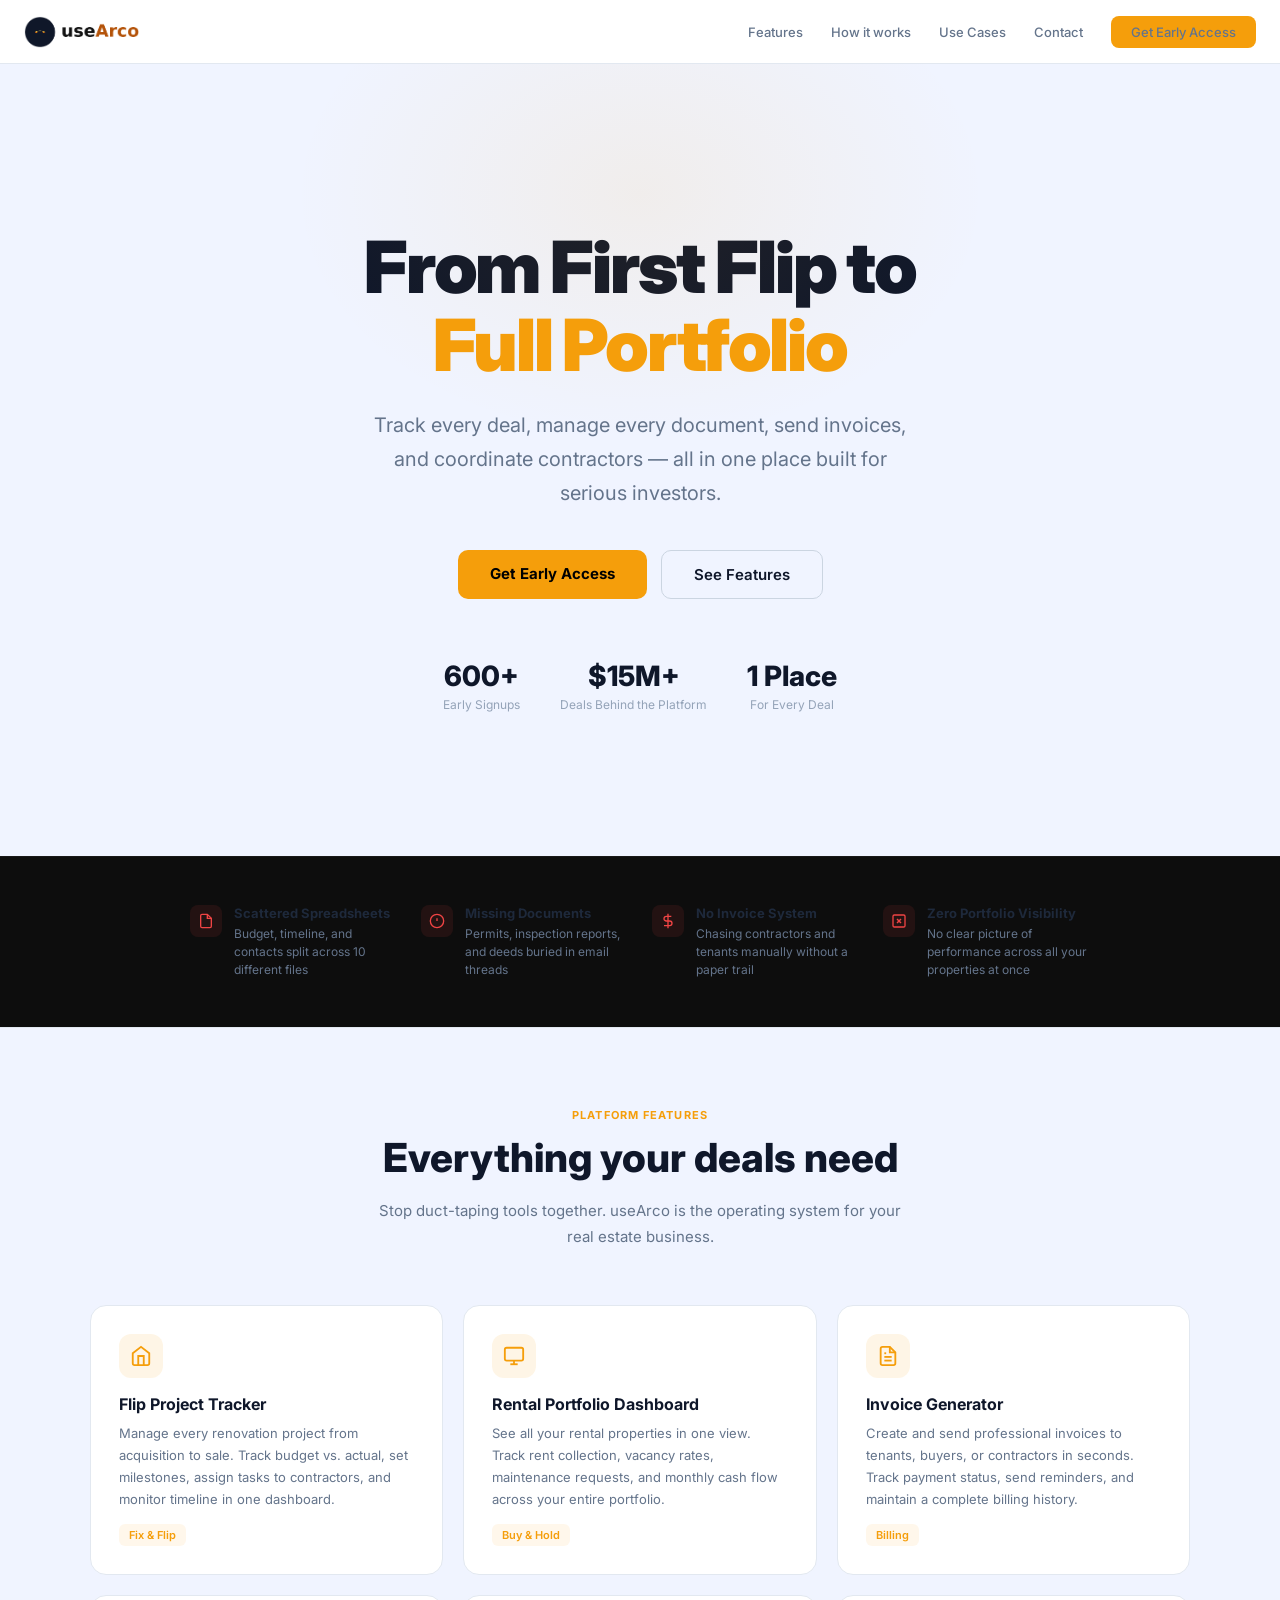
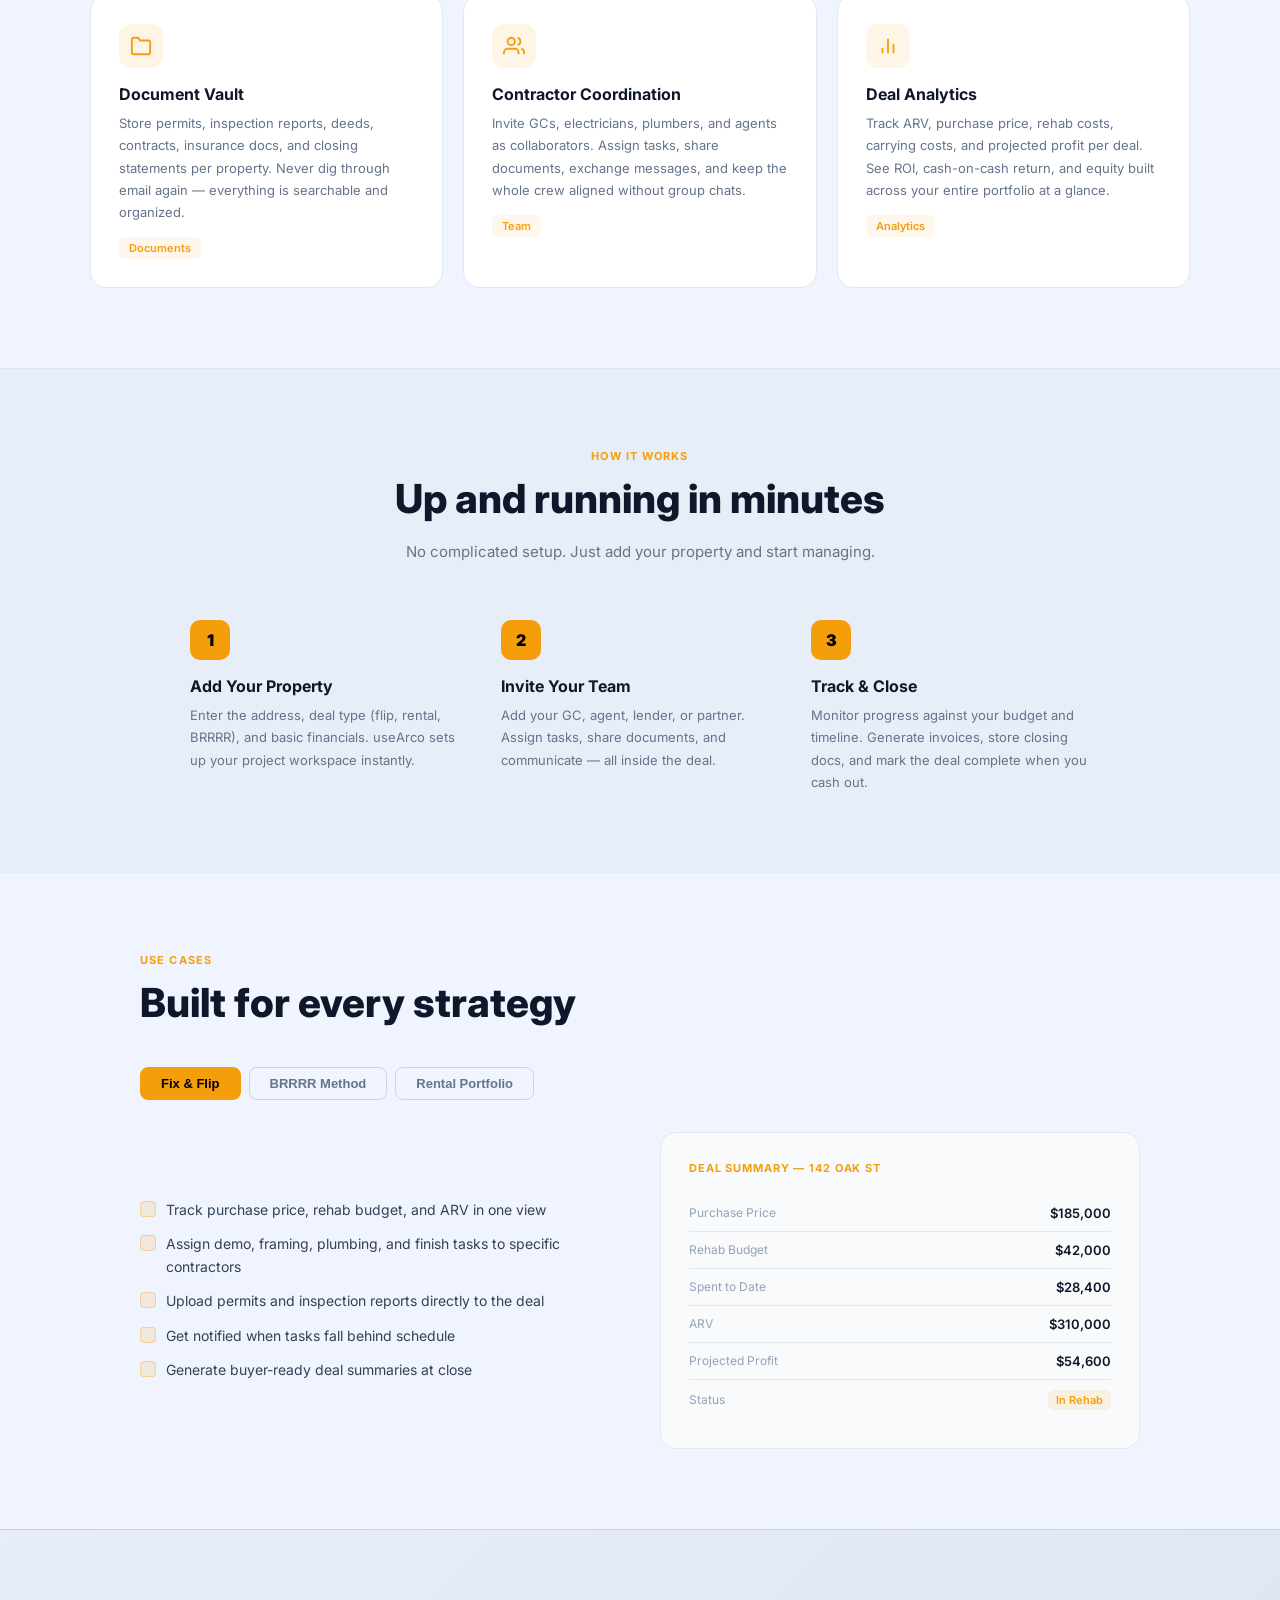
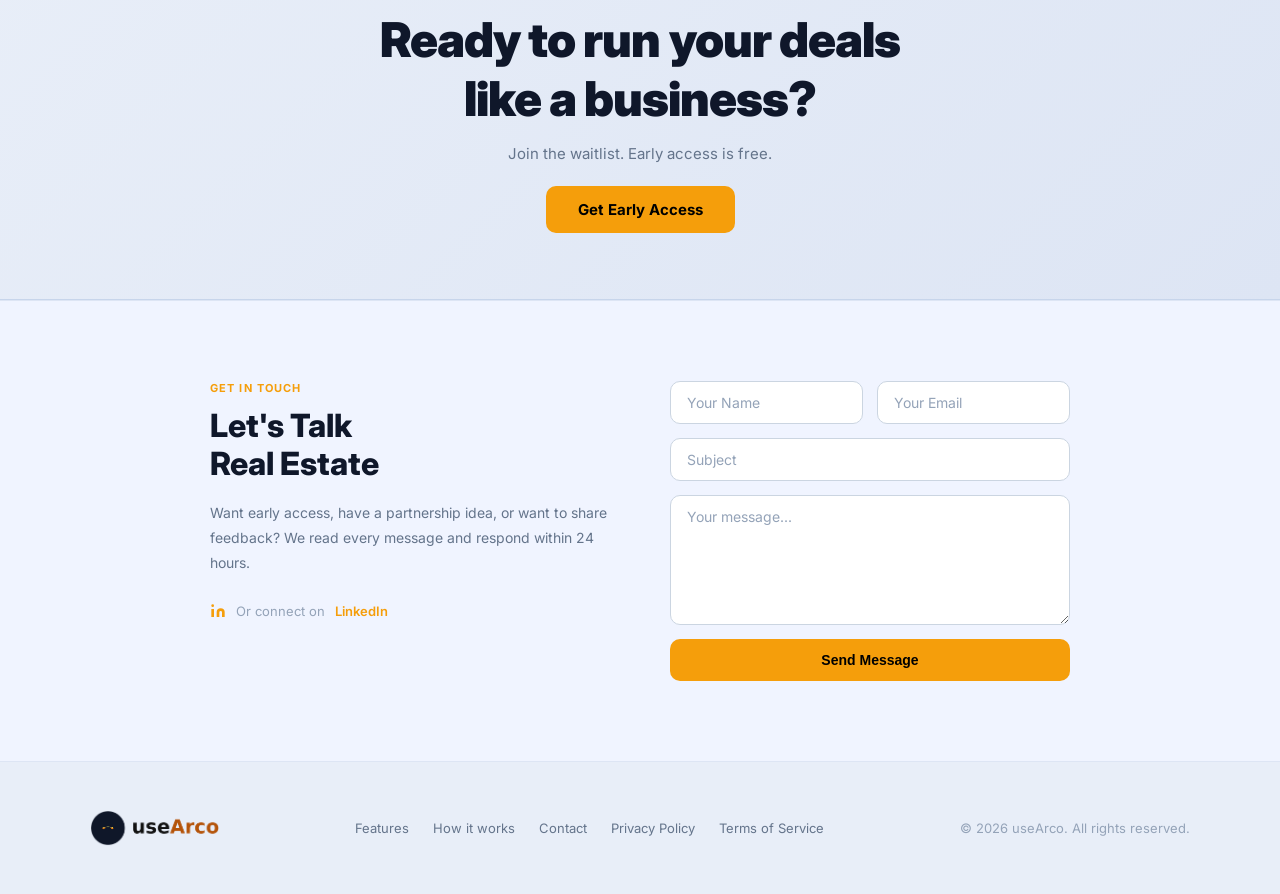
==== commit 7a39659c: "Use logo.png instead of combined dark logo" ====
--- a/index.html
+++ b/index.html
@@ -144,7 +144,7 @@
 <!-- NAV -->
 <nav>
   <div class="nav-logo">
-    <img src="/logo_combined_dark.png" alt="useArco" />
+    <img src="/logo.png" alt="useArco" />
   </div>
   <div class="nav-links">
     <a href="#features">Features</a>
@@ -399,7 +399,7 @@
 <footer>
   <div class="footer-inner">
     <div class="footer-logo">
-      <img src="/logo_combined_dark.png" alt="useArco" style="height:36px;" />
+      <img src="/logo.png" alt="useArco" style="height:36px;" />
     </div>
     <div class="footer-links">
       <a href="#features">Features</a>
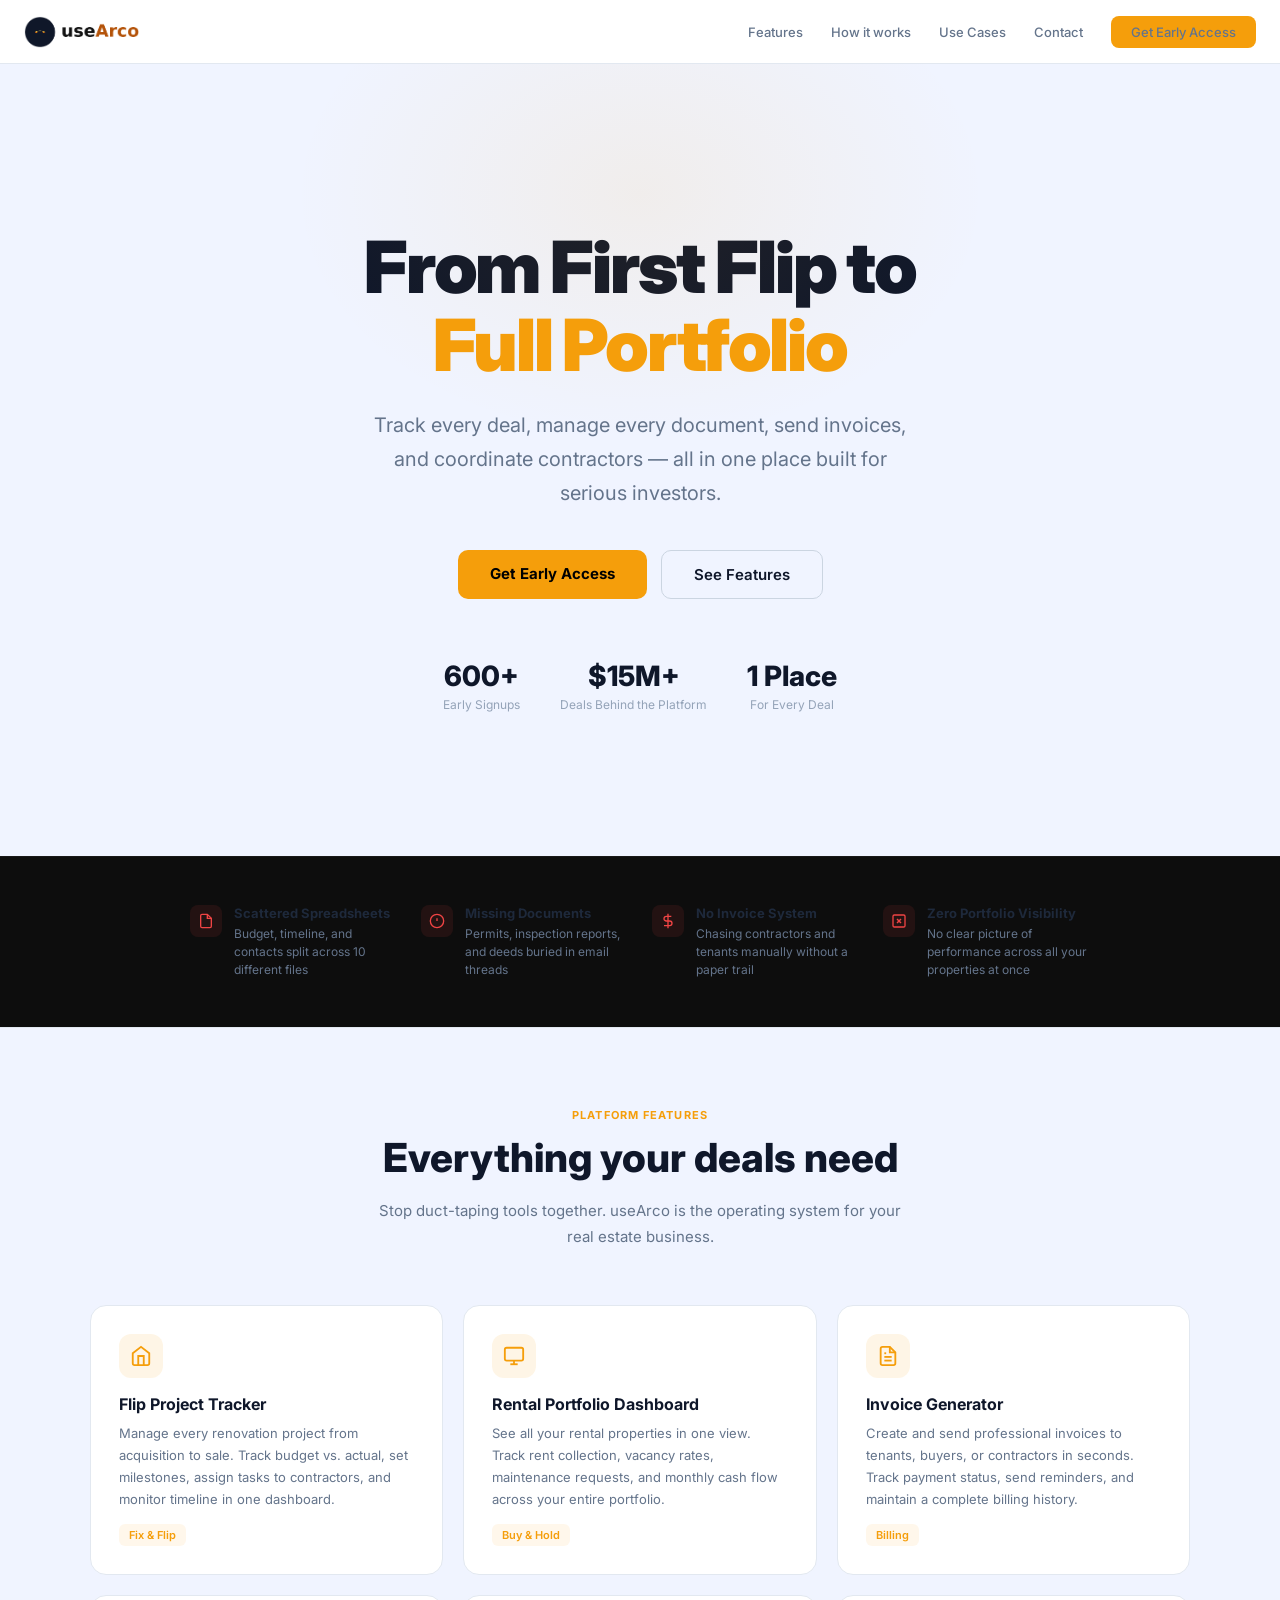
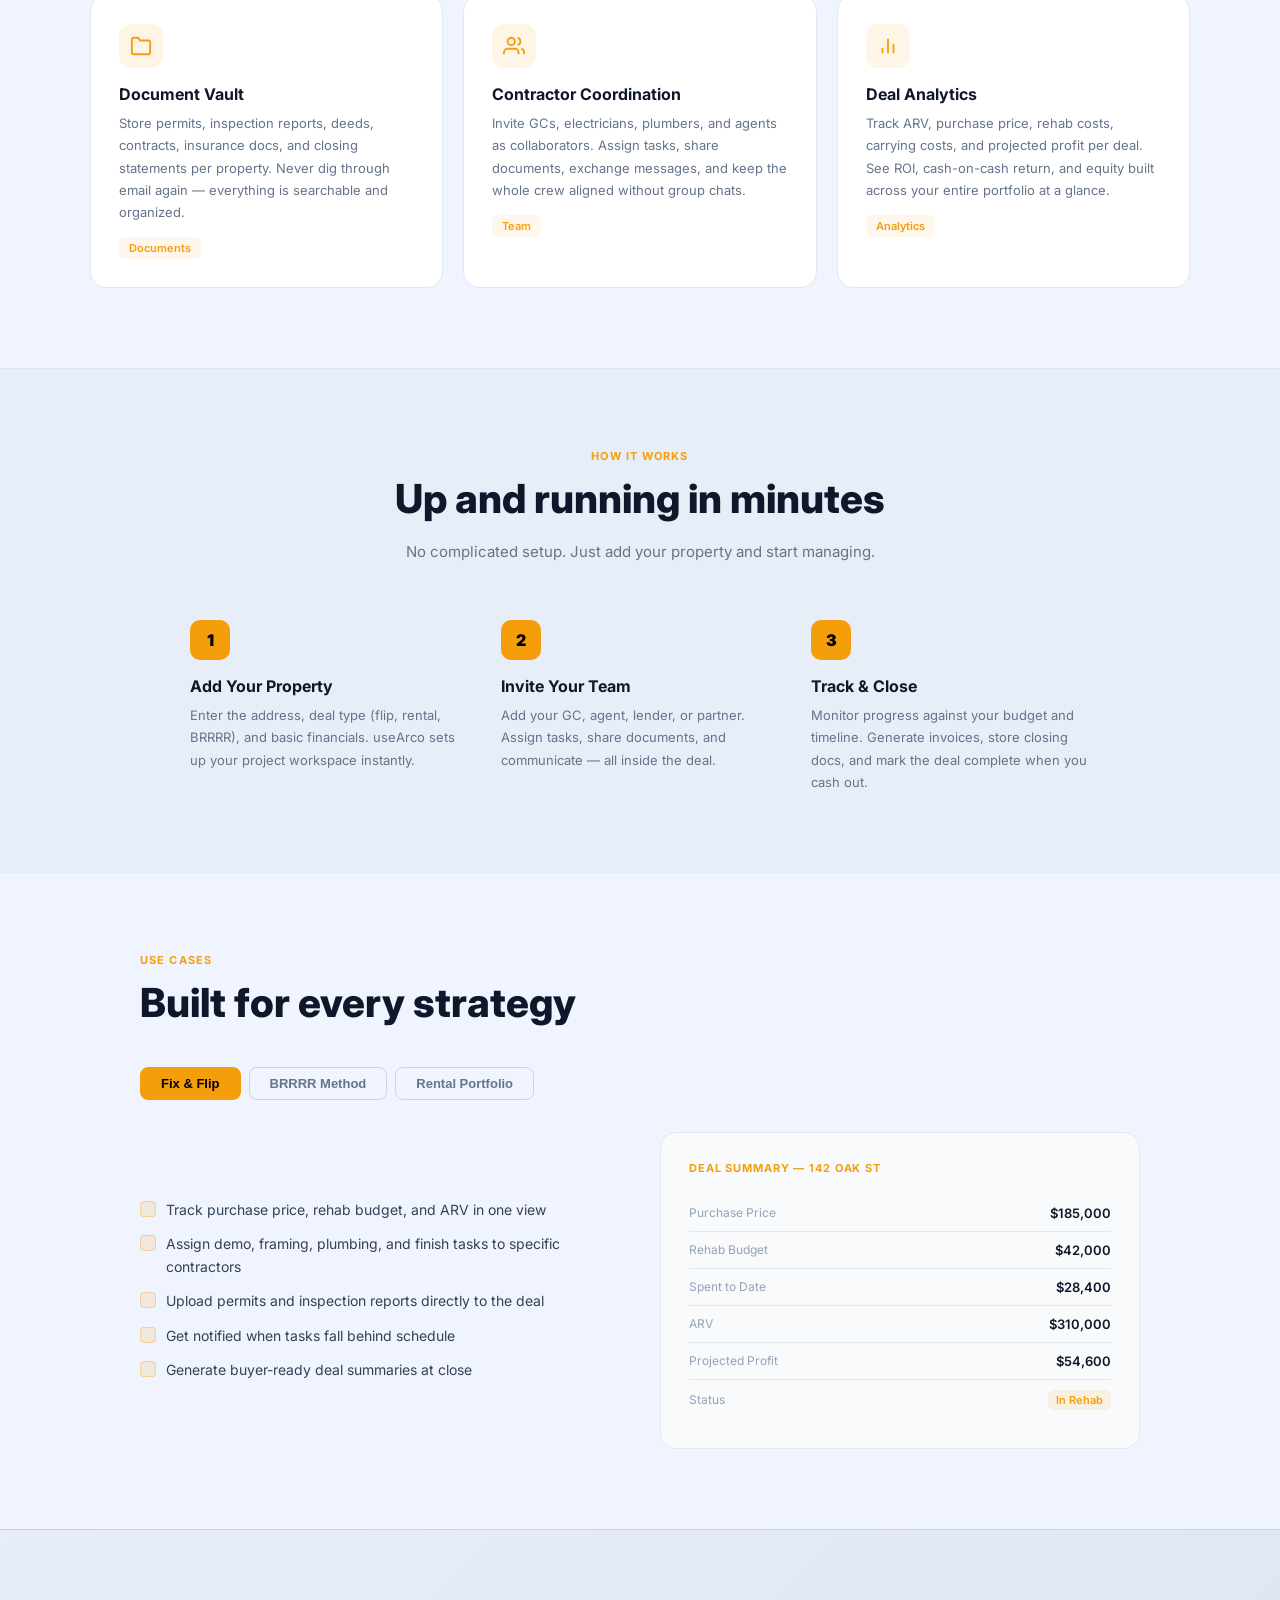
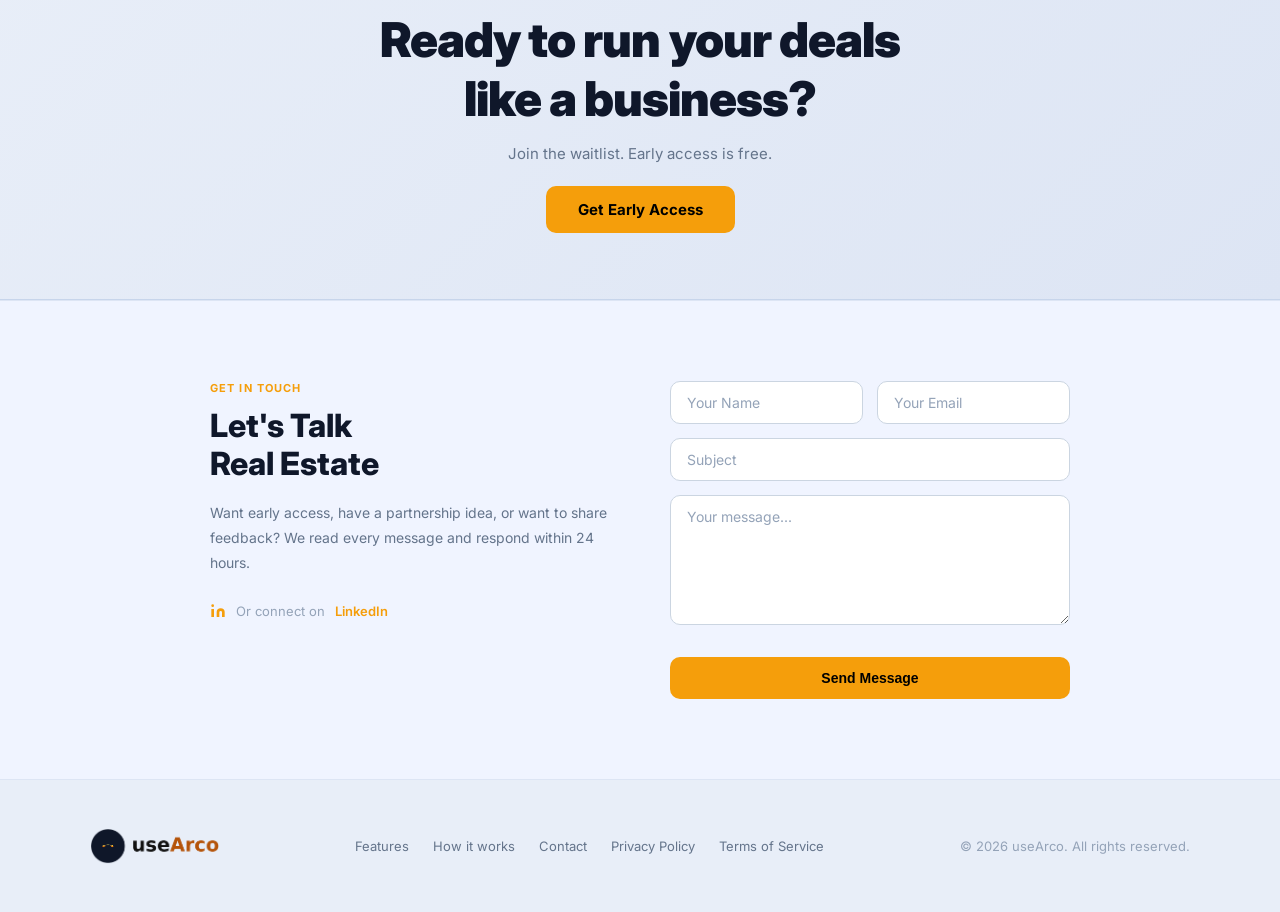
==== commit 81ef86df: "Add reCAPTCHA v2 + POST to backend contact route" ====
--- a/index.html
+++ b/index.html
@@ -138,6 +138,7 @@
     .footer-links a:hover { color: #F59E0B; }
     .footer-copy { font-size: 13px; color: #94a3b8; }
   </style>
+  <script src="https://www.google.com/recaptcha/api.js" async defer></script>
 </head>
 <body>
 
@@ -387,6 +388,7 @@
           </div>
           <input type="text" name="subject" placeholder="Subject" required />
           <textarea name="message" placeholder="Your message..." required></textarea>
+          <div class="g-recaptcha" data-sitekey="6Lc0ZEcqAAAAAJsYPPs04EgosfxW_0Qo_EKOMaa3" style="margin-bottom:4px;"></div>
           <button type="submit" class="contact-submit" id="submitBtn">Send Message</button>
         </form>
         <div class="form-success" id="formSuccess">Your message has been sent. We will get back to you shortly.</div>
@@ -424,22 +426,38 @@
     contactForm.addEventListener('submit', function(e) {
       e.preventDefault();
       var btn = document.getElementById('submitBtn');
+      var token = grecaptcha.getResponse();
+      if (!token) {
+        alert('Please complete the CAPTCHA before sending.');
+        return;
+      }
       btn.disabled = true;
       btn.textContent = 'Sending...';
-      fetch('https://formspree.io/f/anikiforouk@gmail.com', {
+      var data = new FormData(contactForm);
+      fetch('https://api.usearco.com/api/contact', {
         method: 'POST',
-        body: new FormData(contactForm),
-        headers: { 'Accept': 'application/json' }
-      }).then(function(res) {
-        if (res.ok) {
+        headers: { 'Content-Type': 'application/json', 'Accept': 'application/json' },
+        body: JSON.stringify({
+          name: data.get('name'),
+          email: data.get('email'),
+          subject: data.get('subject'),
+          message: data.get('message'),
+          recaptchaToken: token
+        })
+      }).then(function(res) { return res.json(); }).then(function(json) {
+        if (json.success) {
           contactForm.style.display = 'none';
           document.getElementById('formSuccess').style.display = 'block';
         } else {
-          btn.disabled = false; btn.textContent = 'Send Message';
-          alert('Something went wrong. Please try again.');
+          btn.disabled = false;
+          btn.textContent = 'Send Message';
+          grecaptcha.reset();
+          alert(json.message || 'Something went wrong. Please try again.');
         }
       }).catch(function() {
-        btn.disabled = false; btn.textContent = 'Send Message';
+        btn.disabled = false;
+        btn.textContent = 'Send Message';
+        grecaptcha.reset();
         alert('Something went wrong. Please try again.');
       });
     });
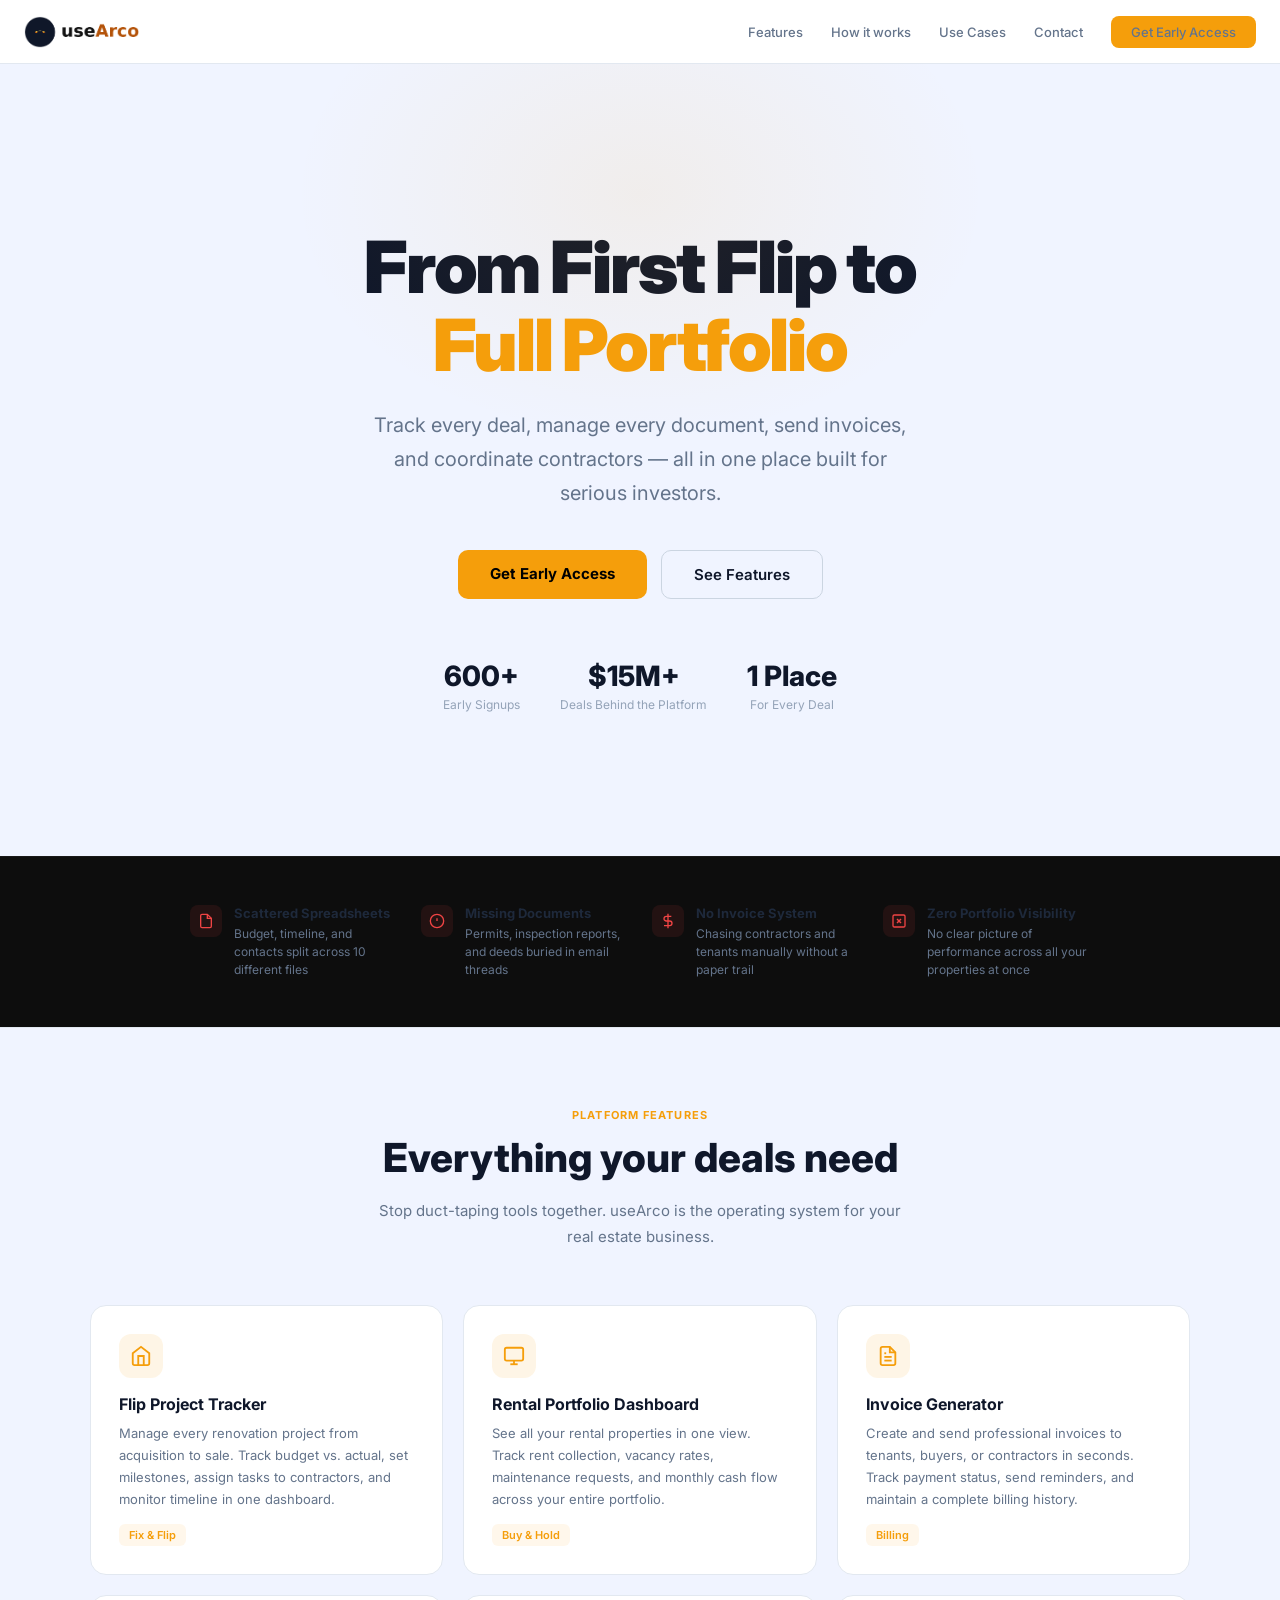
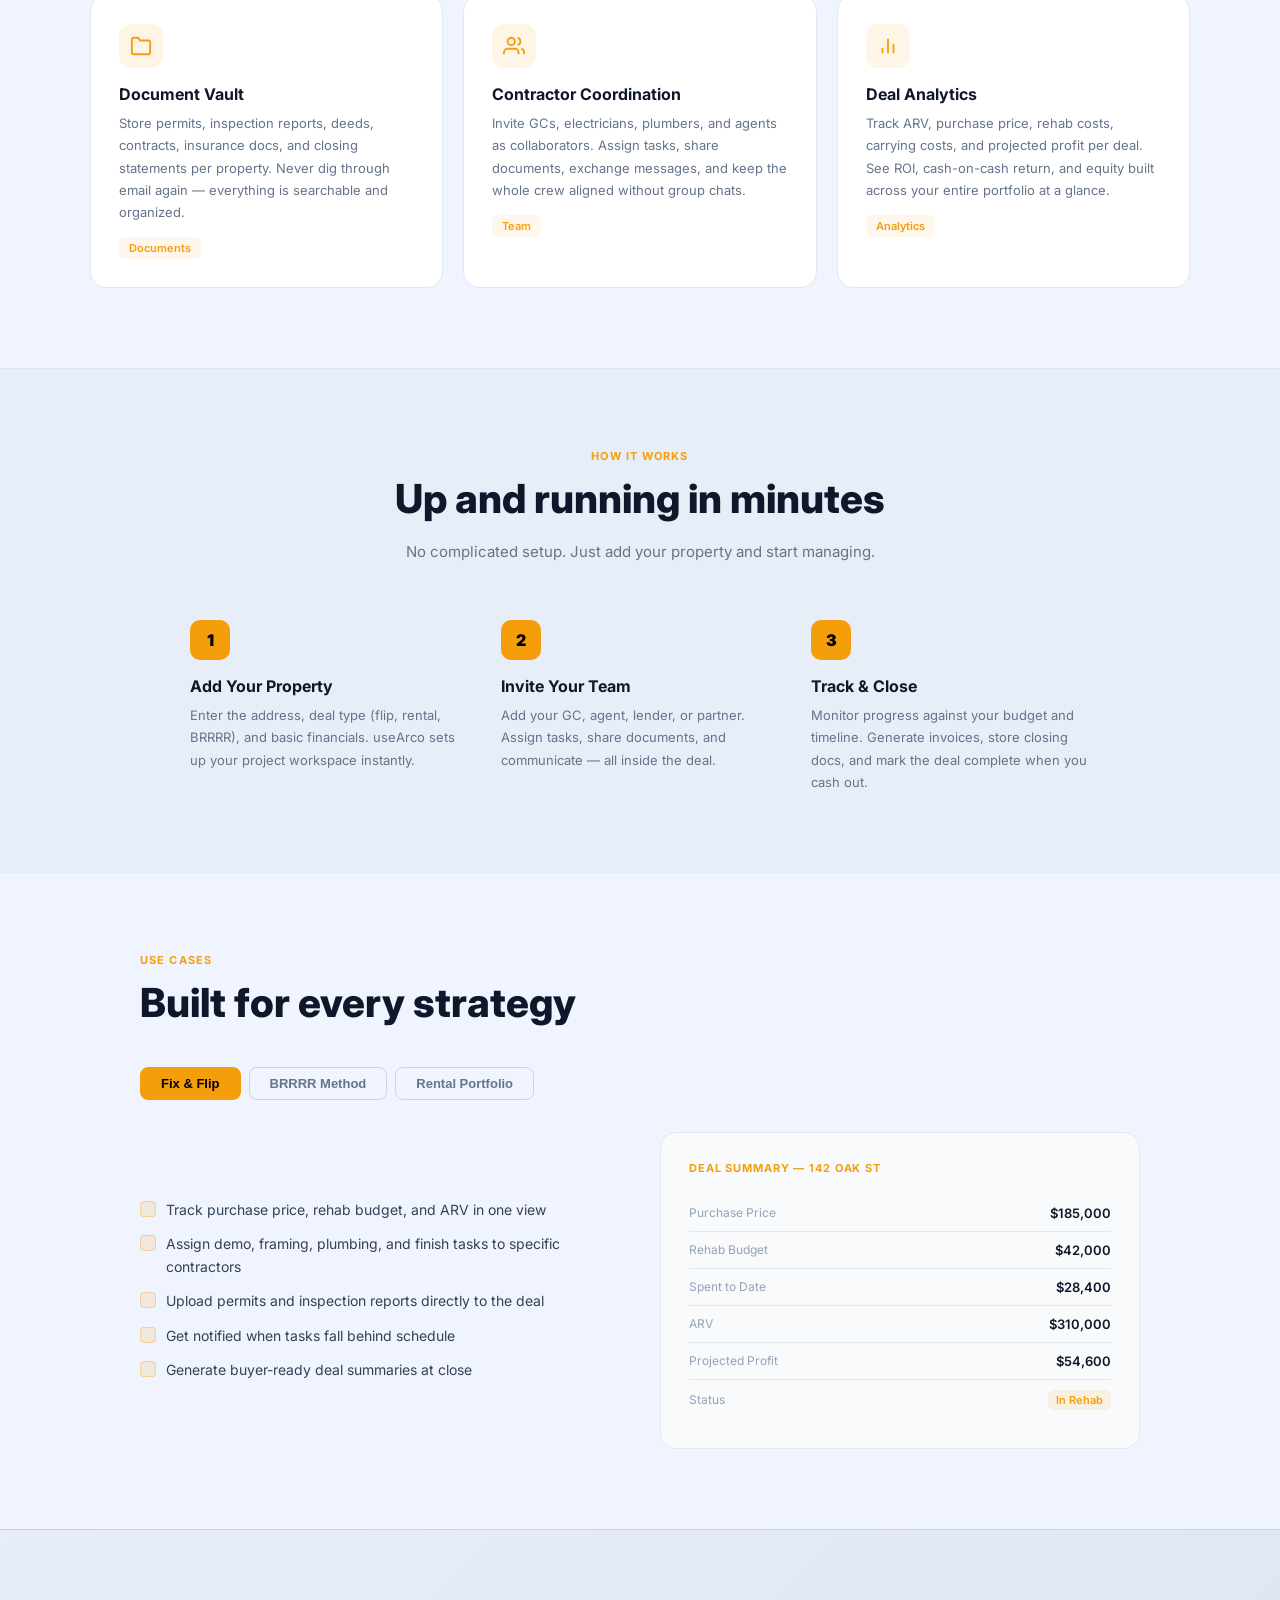
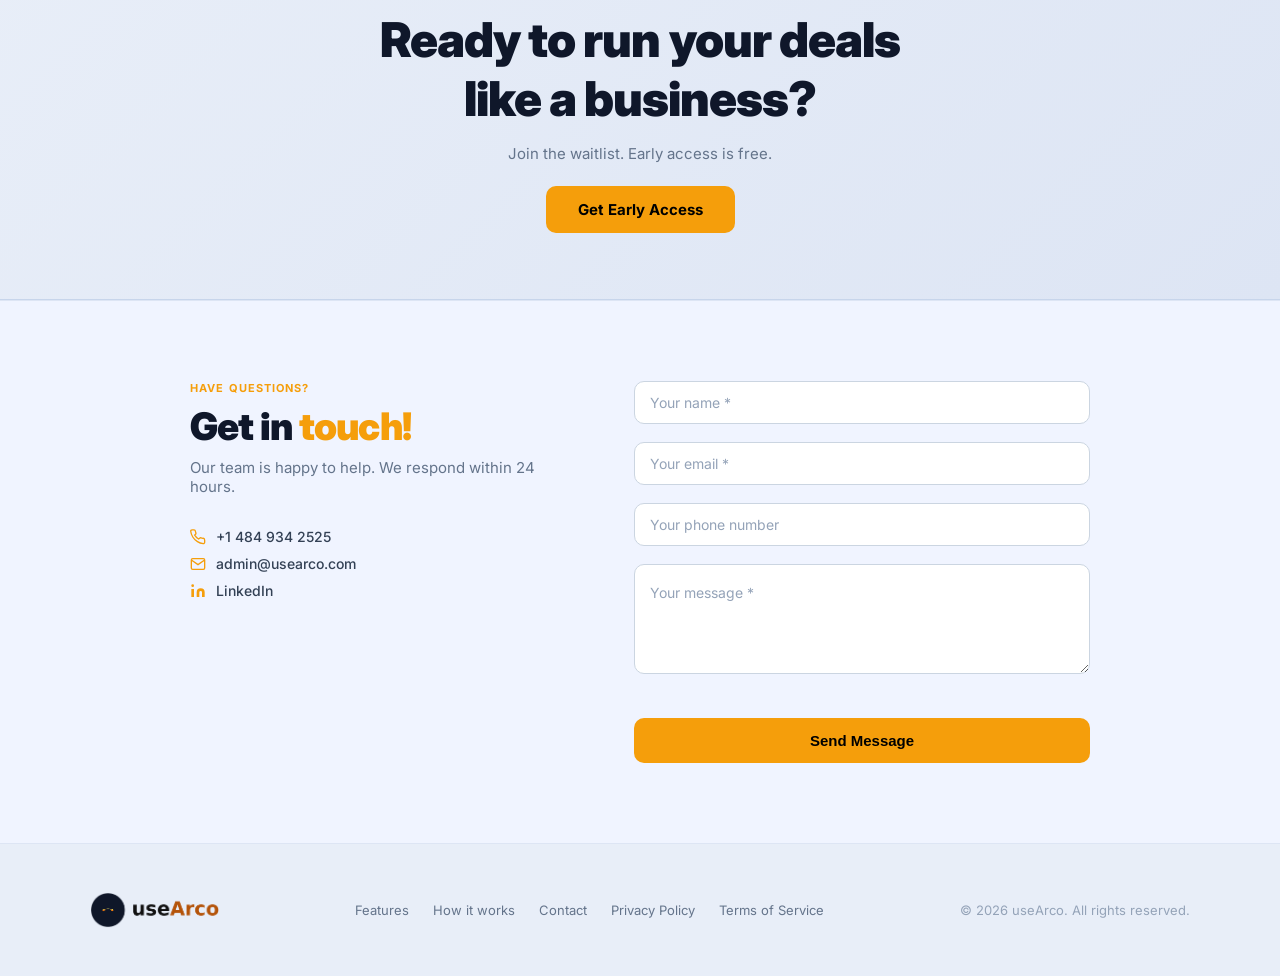
==== commit e9e9cefd: "Redesign contact form: floating labels, phone field, contact info" ====
--- a/index.html
+++ b/index.html
@@ -107,26 +107,32 @@
 
     /* CONTACT */
     .contact-section { background: #f0f4ff; padding: 80px 24px; border-top: 1px solid #dde5f4; }
-    .contact-inner { max-width: 860px; margin: 0 auto; }
-    .contact-grid { display: grid; grid-template-columns: 1fr 1fr; gap: 60px; align-items: start; }
+    .contact-inner { max-width: 900px; margin: 0 auto; }
+    .contact-grid { display: grid; grid-template-columns: 1fr 1.2fr; gap: 64px; align-items: start; }
     @media (max-width: 700px) { .contact-grid { grid-template-columns: 1fr; gap: 40px; } }
-    .contact-label { font-size: 11px; font-weight: 700; letter-spacing: 0.1em; text-transform: uppercase; color: #F59E0B; margin: 0 0 12px 0; }
-    .contact-heading { font-size: 32px; font-weight: 800; color: #0f172a; margin: 0 0 16px 0; line-height: 1.2; }
-    .contact-desc { color: #64748b; font-size: 14px; line-height: 1.8; margin: 0 0 28px 0; }
-    .contact-alt { display: flex; align-items: center; gap: 10px; color: #94a3b8; font-size: 13px; }
-    .contact-alt a { color: #F59E0B; text-decoration: none; font-weight: 600; }
-    .contact-alt a:hover { text-decoration: underline; }
-    .contact-form { display: flex; flex-direction: column; gap: 14px; }
-    .contact-form input, .contact-form textarea { width: 100%; padding: 12px 16px; background: #ffffff; border: 1px solid #cbd5e1; border-radius: 10px; color: #0f172a; font-size: 14px; font-family: inherit; outline: none; transition: border-color 0.2s; box-sizing: border-box; }
-    .contact-form input:focus, .contact-form textarea:focus { border-color: #F59E0B; }
-    .contact-form input::placeholder, .contact-form textarea::placeholder { color: #94a3b8; }
-    .contact-form textarea { resize: vertical; min-height: 130px; }
-    .contact-form .form-row { display: grid; grid-template-columns: 1fr 1fr; gap: 14px; }
-    @media (max-width: 480px) { .contact-form .form-row { grid-template-columns: 1fr; } }
-    .contact-submit { padding: 13px 28px; background: #F59E0B; color: #000; border: none; border-radius: 10px; font-size: 14px; font-weight: 700; cursor: pointer; transition: background 0.2s; width: 100%; }
-    .contact-submit:hover { background: #d97706; }
-    .contact-submit:disabled { opacity: 0.6; cursor: not-allowed; }
-    .form-success { background: #052e16; border: 1px solid #16a34a; border-radius: 10px; padding: 16px; color: #4ade80; font-size: 14px; text-align: center; display: none; }
+    .contact-eyebrow { font-size: 11px; font-weight: 700; letter-spacing: 0.1em; text-transform: uppercase; color: #F59E0B; margin: 0 0 10px 0; }
+    .contact-heading { font-size: 38px; font-weight: 900; color: #0f172a; margin: 0 0 10px 0; line-height: 1.15; letter-spacing: -0.02em; }
+    .contact-heading .highlight { color: #F59E0B; }
+    .contact-sub { font-size: 15px; color: #64748b; margin: 0 0 32px 0; }
+    .contact-info { display: flex; flex-direction: column; gap: 10px; margin-bottom: 28px; }
+    .contact-info-link { display: flex; align-items: center; gap: 10px; color: #334155; font-size: 14px; font-weight: 500; text-decoration: none; transition: color 0.15s; }
+    .contact-info-link:hover { color: #F59E0B; }
+    .contact-info-link svg { flex-shrink: 0; }
+    .contact-form { display: flex; flex-direction: column; gap: 18px; }
+    .input-div { position: relative; }
+    .input-div .input { width: 100%; padding: 18px 16px 6px; background: #ffffff; border: 1.5px solid #cbd5e1; border-radius: 10px; color: #0f172a; font-size: 14px; font-family: inherit; outline: none; transition: border-color 0.2s; box-sizing: border-box; }
+    .input-div .input:focus { border-color: #F59E0B; }
+    .input-div textarea.input { min-height: 110px; resize: vertical; padding-top: 22px; }
+    .input-div .label { position: absolute; left: 16px; top: 50%; transform: translateY(-50%); font-size: 14px; color: #94a3b8; pointer-events: none; transition: all 0.18s ease; }
+    .input-div textarea ~ .label { top: 20px; transform: none; }
+    .input-div .input:focus ~ .label,
+    .input-div .input:not(:placeholder-shown) ~ .label { top: 7px; transform: none; font-size: 10px; font-weight: 700; letter-spacing: 0.06em; text-transform: uppercase; color: #F59E0B; }
+    .input-div textarea:focus ~ .label,
+    .input-div textarea:not(:placeholder-shown) ~ .label { top: 6px; font-size: 10px; font-weight: 700; letter-spacing: 0.06em; text-transform: uppercase; color: #F59E0B; }
+    .contact-submit { padding: 14px 28px; background: #F59E0B; color: #000; border: none; border-radius: 10px; font-size: 15px; font-weight: 700; cursor: pointer; transition: background 0.2s, transform 0.1s; width: 100%; }
+    .contact-submit:hover { background: #d97706; transform: translateY(-1px); }
+    .contact-submit:disabled { opacity: 0.6; cursor: not-allowed; transform: none; }
+    .form-success { background: #f0fdf4; border: 1.5px solid #16a34a; border-radius: 10px; padding: 16px; color: #15803d; font-size: 14px; font-weight: 600; text-align: center; display: none; }
 
     /* FOOTER */
     footer { background: #e8eef8; color: #64748b; padding: 48px 24px; border-top: 1px solid #dde5f4; }
@@ -372,26 +378,46 @@
   <div class="contact-inner">
     <div class="contact-grid">
       <div>
-        <p class="contact-label">Get in Touch</p>
-        <h2 class="contact-heading">Let's Talk<br>Real Estate</h2>
-        <p class="contact-desc">Want early access, have a partnership idea, or want to share feedback? We read every message and respond within 24 hours.</p>
-        <div class="contact-alt">
-          <svg width="16" height="16" viewBox="0 0 24 24" fill="#F59E0B"><path d="M16 8a6 6 0 0 1 6 6v7h-4v-7a2 2 0 0 0-2-2 2 2 0 0 0-2 2v7h-4v-7a6 6 0 0 1 6-6z"/><rect x="2" y="9" width="4" height="12"/><circle cx="4" cy="4" r="2"/></svg>
-          Or connect on <a href="https://linkedin.com/company/usearco" target="_blank" rel="noreferrer">LinkedIn</a>
+        <p class="contact-eyebrow">Have questions?</p>
+        <h2 class="contact-heading">Get in <span class="highlight">touch!</span></h2>
+        <p class="contact-sub">Our team is happy to help. We respond within 24 hours.</p>
+        <div class="contact-info">
+          <a class="contact-info-link" href="tel:+14849342525">
+            <svg width="16" height="16" viewBox="0 0 24 24" fill="none" stroke="#F59E0B" stroke-width="2"><path d="M22 16.92v3a2 2 0 0 1-2.18 2 19.79 19.79 0 0 1-8.63-3.07A19.5 19.5 0 0 1 4.15 12 19.79 19.79 0 0 1 1.08 3.4 2 2 0 0 1 3.05 1.24h3a2 2 0 0 1 2 1.72c.127.96.361 1.903.7 2.81a2 2 0 0 1-.45 2.11L7.09 9.17a16 16 0 0 0 5.82 5.82l1.5-1.26a2 2 0 0 1 2.11-.45c.907.339 1.85.573 2.81.7A2 2 0 0 1 21.73 16z"/></svg>
+            +1 484 934 2525
+          </a>
+          <a class="contact-info-link" href="mailto:admin@usearco.com">
+            <svg width="16" height="16" viewBox="0 0 24 24" fill="none" stroke="#F59E0B" stroke-width="2"><path d="M4 4h16c1.1 0 2 .9 2 2v12c0 1.1-.9 2-2 2H4c-1.1 0-2-.9-2-2V6c0-1.1.9-2 2-2z"/><polyline points="22,6 12,13 2,6"/></svg>
+            admin@usearco.com
+          </a>
+          <a class="contact-info-link" href="https://linkedin.com/company/usearco" target="_blank" rel="noreferrer">
+            <svg width="16" height="16" viewBox="0 0 24 24" fill="#F59E0B"><path d="M16 8a6 6 0 0 1 6 6v7h-4v-7a2 2 0 0 0-2-2 2 2 0 0 0-2 2v7h-4v-7a6 6 0 0 1 6-6z"/><rect x="2" y="9" width="4" height="12"/><circle cx="4" cy="4" r="2"/></svg>
+            LinkedIn
+          </a>
         </div>
       </div>
       <div>
         <form class="contact-form" id="contactForm">
-          <div class="form-row">
-            <input type="text" name="name" placeholder="Your Name" required />
-            <input type="email" name="email" placeholder="Your Email" required />
+          <div class="input-div">
+            <input class="input" id="c-name" type="text" name="name" placeholder=" " required />
+            <label class="label" for="c-name">Your name *</label>
           </div>
-          <input type="text" name="subject" placeholder="Subject" required />
-          <textarea name="message" placeholder="Your message..." required></textarea>
+          <div class="input-div">
+            <input class="input" id="c-email" type="email" name="email" placeholder=" " required />
+            <label class="label" for="c-email">Your email *</label>
+          </div>
+          <div class="input-div">
+            <input class="input" id="c-phone" type="text" name="phone" placeholder=" " />
+            <label class="label" for="c-phone">Your phone number</label>
+          </div>
+          <div class="input-div">
+            <textarea class="input" id="c-msg" name="message" placeholder=" " required></textarea>
+            <label class="label" for="c-msg">Your message *</label>
+          </div>
           <div class="g-recaptcha" data-sitekey="6Lc0ZEcqAAAAAJsYPPs04EgosfxW_0Qo_EKOMaa3" style="margin-bottom:4px;"></div>
           <button type="submit" class="contact-submit" id="submitBtn">Send Message</button>
         </form>
-        <div class="form-success" id="formSuccess">Your message has been sent. We will get back to you shortly.</div>
+        <div class="form-success" id="formSuccess">&#10003; Message sent! We will get back to you shortly.</div>
       </div>
     </div>
   </div>
@@ -440,7 +466,8 @@
         body: JSON.stringify({
           name: data.get('name'),
           email: data.get('email'),
-          subject: data.get('subject'),
+          phone: data.get('phone'),
+          subject: 'Contact Form',
           message: data.get('message'),
           recaptchaToken: token
         })
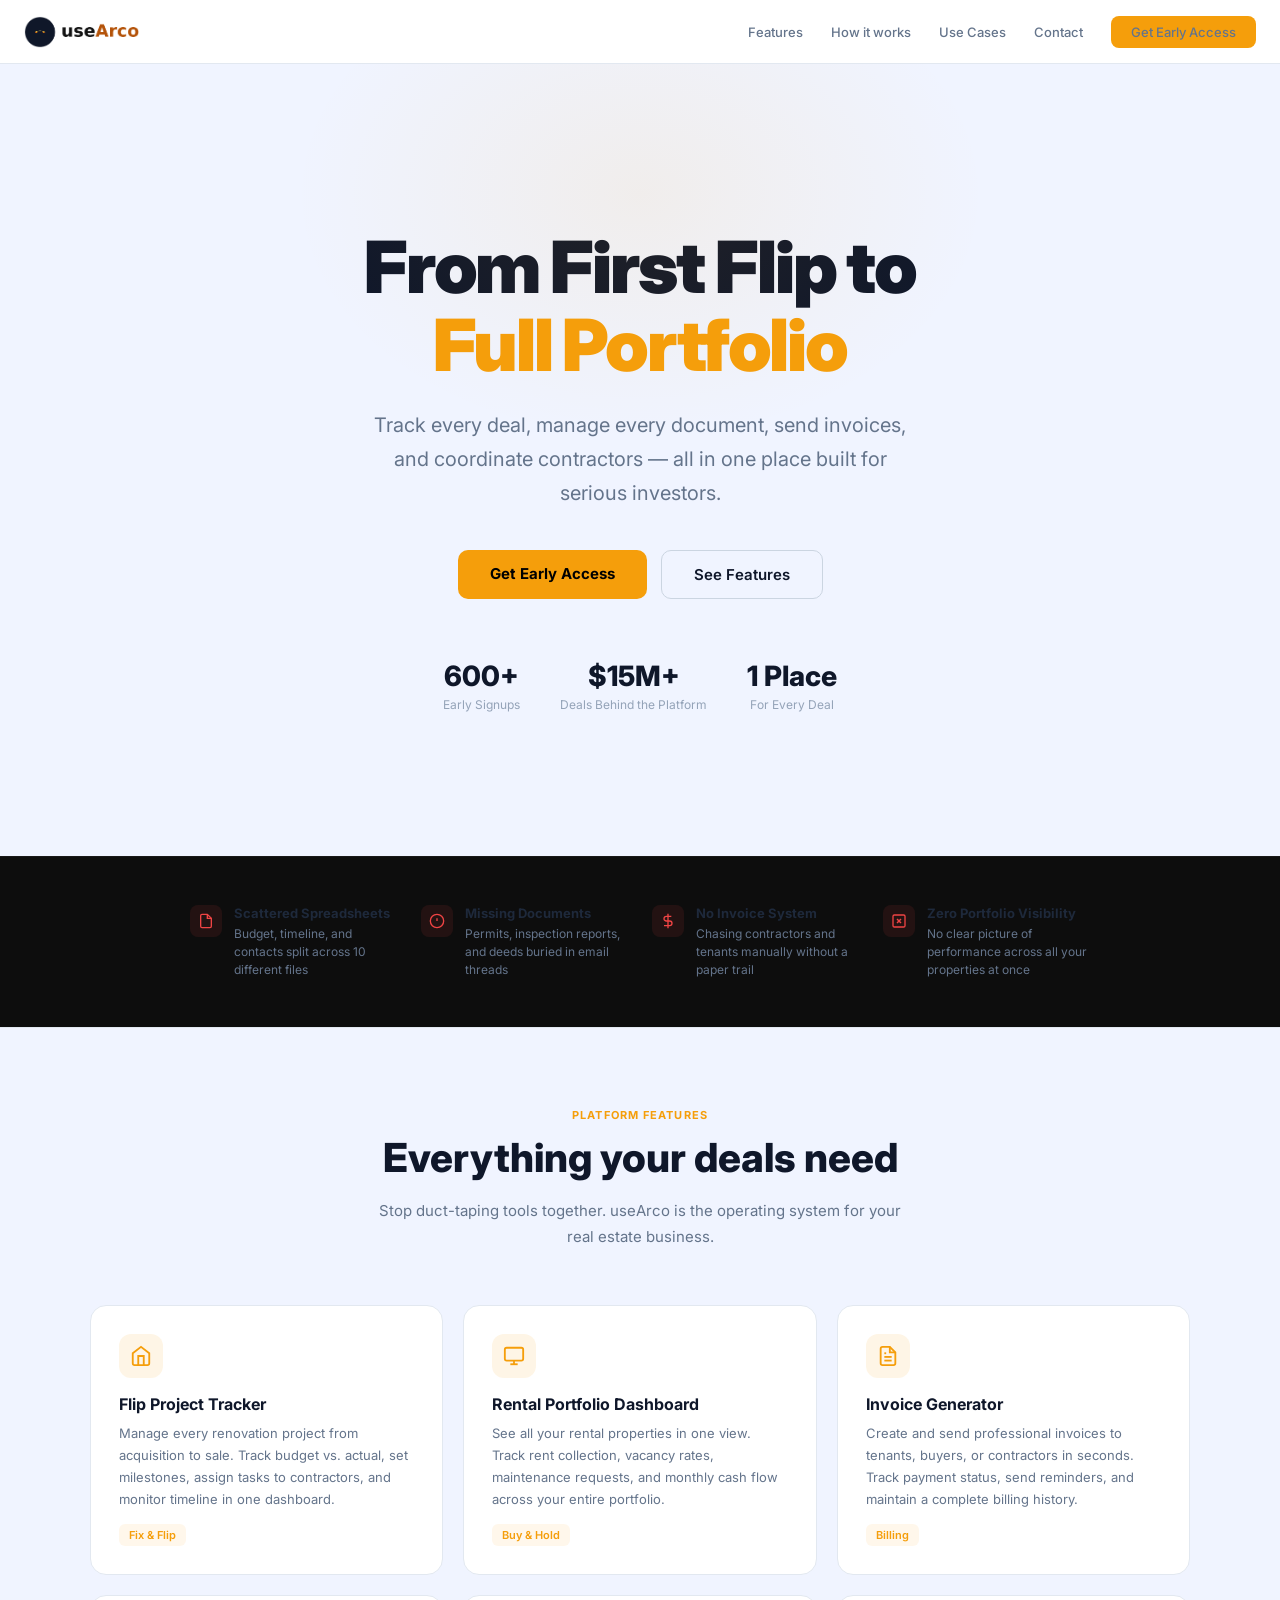
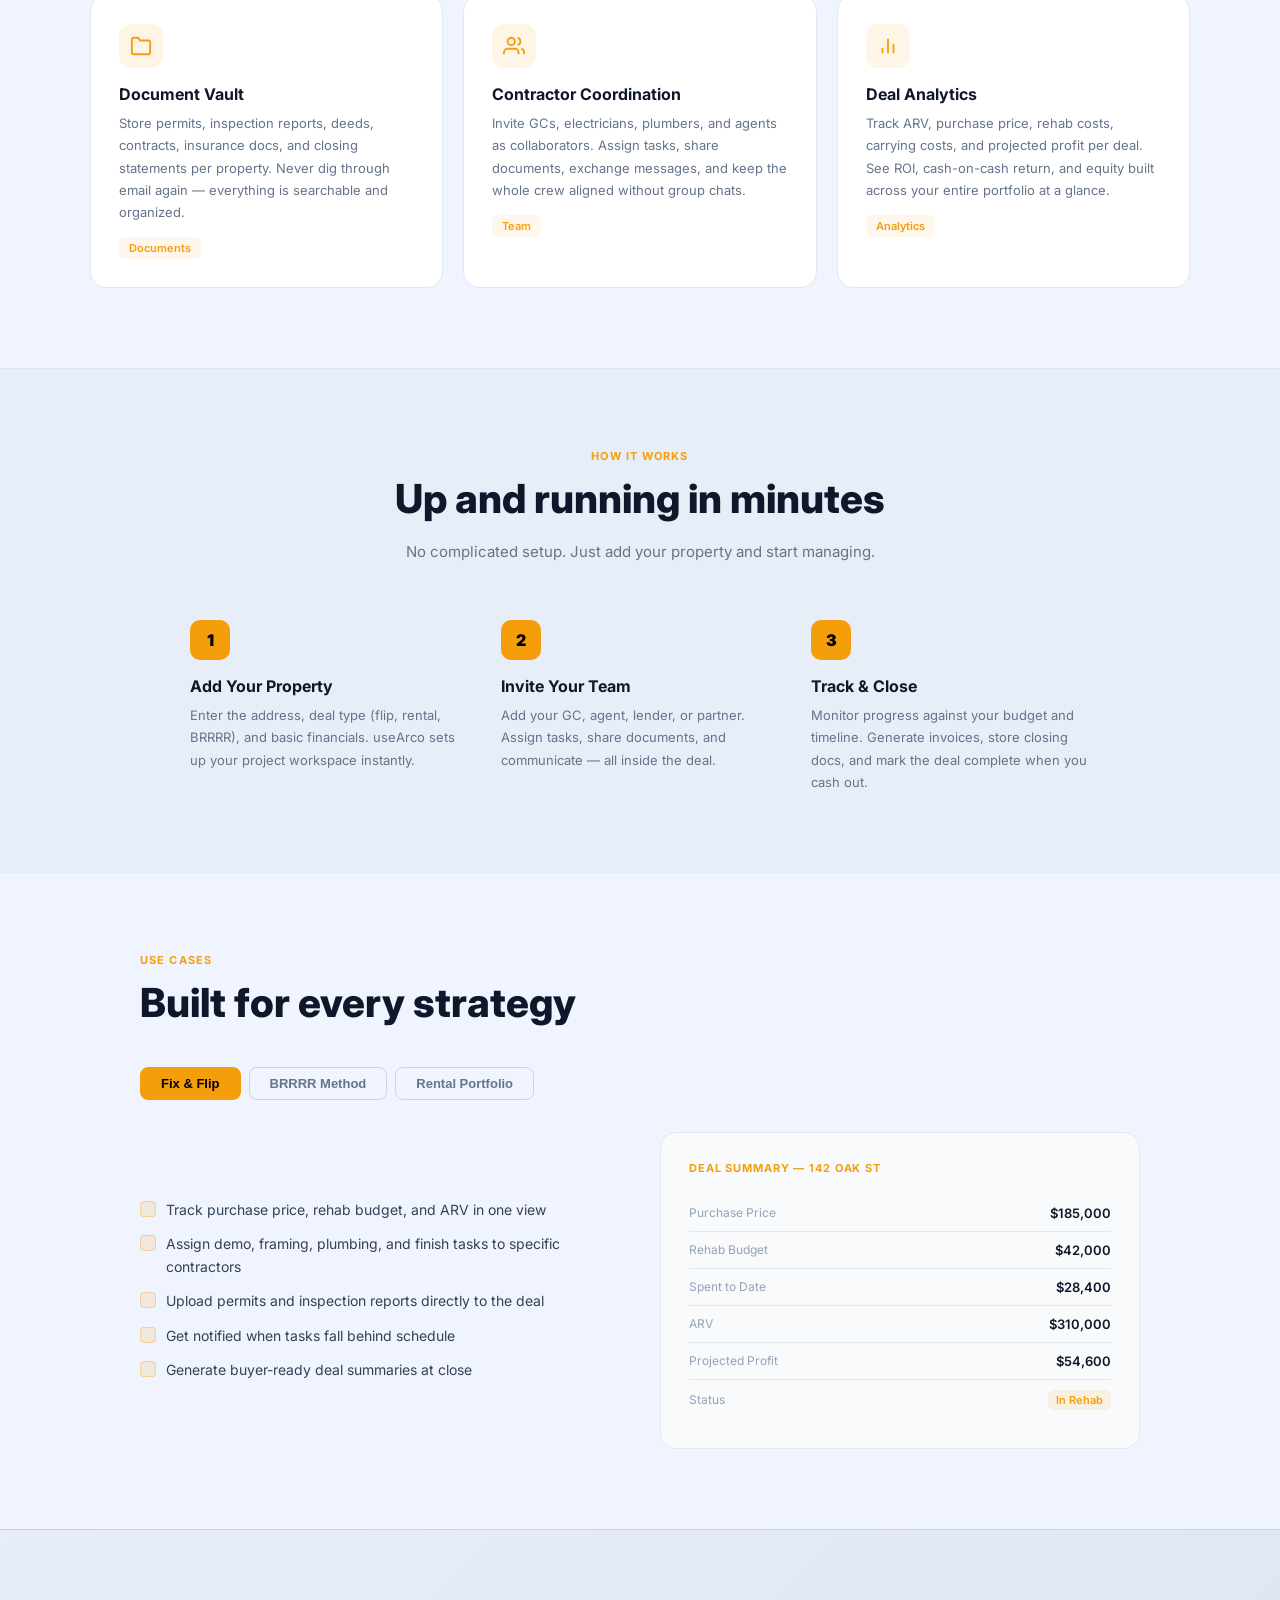
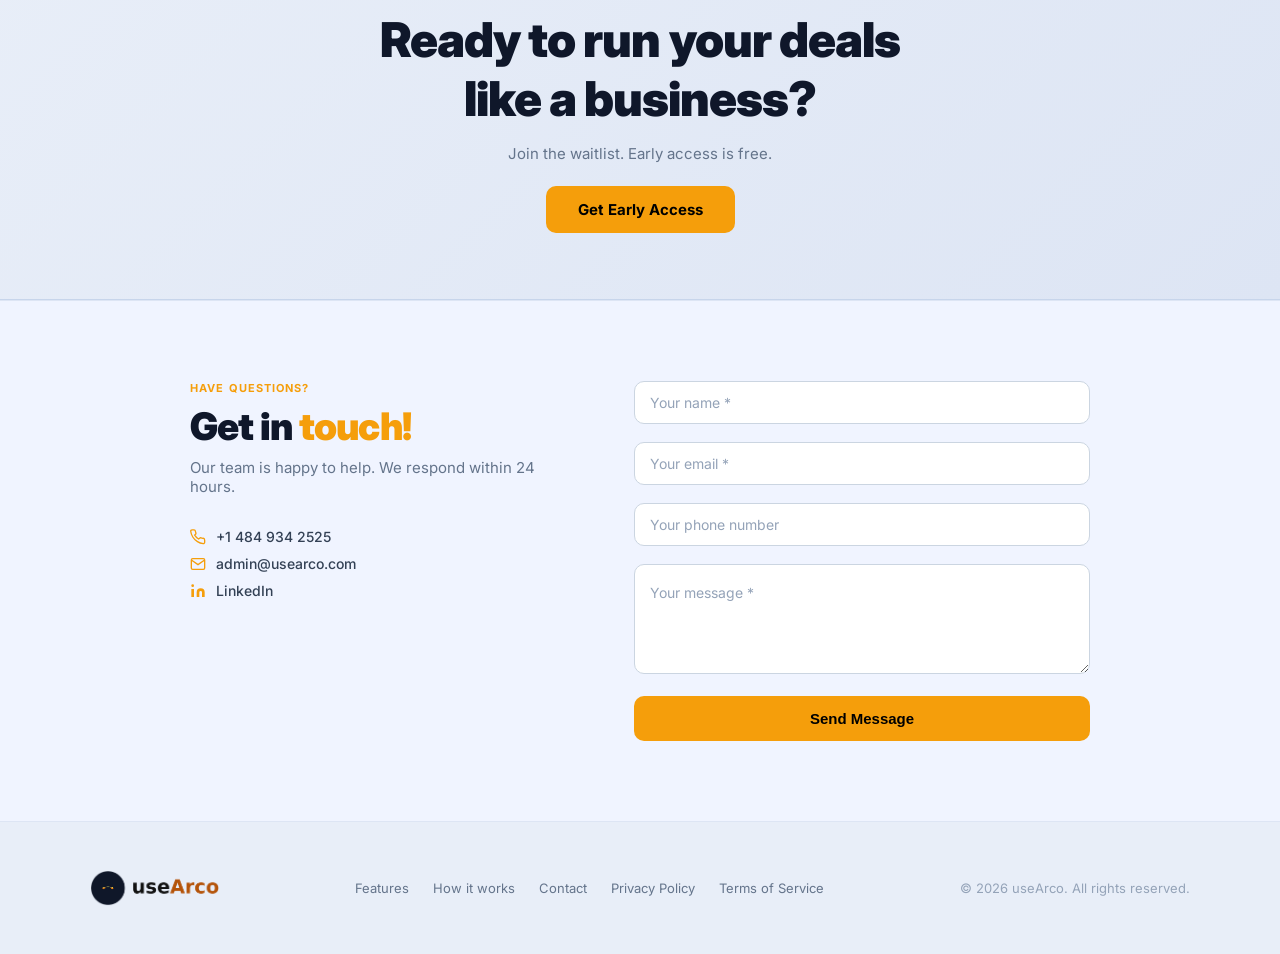
==== commit 6b5e5b79: "Convert contact form to reCAPTCHA v3" ====
--- a/index.html
+++ b/index.html
@@ -144,7 +144,7 @@
     .footer-links a:hover { color: #F59E0B; }
     .footer-copy { font-size: 13px; color: #94a3b8; }
   </style>
-  <script src="https://www.google.com/recaptcha/api.js" async defer></script>
+  <script src="https://www.google.com/recaptcha/api.js?render=6LfazeUsAAAAAIIOUgHEQkqAyCeBoOAR6B8QF83x"></script>
 </head>
 <body>
 
@@ -414,7 +414,6 @@
             <textarea class="input" id="c-msg" name="message" placeholder=" " required></textarea>
             <label class="label" for="c-msg">Your message *</label>
           </div>
-          <div class="g-recaptcha" data-sitekey="6Lc0ZEcqAAAAAJsYPPs04EgosfxW_0Qo_EKOMaa3" style="margin-bottom:4px;"></div>
           <button type="submit" class="contact-submit" id="submitBtn">Send Message</button>
         </form>
         <div class="form-success" id="formSuccess">&#10003; Message sent! We will get back to you shortly.</div>
@@ -452,40 +451,37 @@
     contactForm.addEventListener('submit', function(e) {
       e.preventDefault();
       var btn = document.getElementById('submitBtn');
-      var token = grecaptcha.getResponse();
-      if (!token) {
-        alert('Please complete the CAPTCHA before sending.');
-        return;
-      }
       btn.disabled = true;
       btn.textContent = 'Sending...';
       var data = new FormData(contactForm);
-      fetch('https://api.usearco.com/api/contact', {
-        method: 'POST',
-        headers: { 'Content-Type': 'application/json', 'Accept': 'application/json' },
-        body: JSON.stringify({
-          name: data.get('name'),
-          email: data.get('email'),
-          phone: data.get('phone'),
-          subject: 'Contact Form',
-          message: data.get('message'),
-          recaptchaToken: token
-        })
-      }).then(function(res) { return res.json(); }).then(function(json) {
-        if (json.success) {
-          contactForm.style.display = 'none';
-          document.getElementById('formSuccess').style.display = 'block';
-        } else {
-          btn.disabled = false;
-          btn.textContent = 'Send Message';
-          grecaptcha.reset();
-          alert(json.message || 'Something went wrong. Please try again.');
-        }
-      }).catch(function() {
-        btn.disabled = false;
-        btn.textContent = 'Send Message';
-        grecaptcha.reset();
-        alert('Something went wrong. Please try again.');
+      grecaptcha.ready(function() {
+        grecaptcha.execute('6LfazeUsAAAAAIIOUgHEQkqAyCeBoOAR6B8QF83x', {action: 'contact'}).then(function(token) {
+          fetch('https://api.usearco.com/api/contact', {
+            method: 'POST',
+            headers: { 'Content-Type': 'application/json', 'Accept': 'application/json' },
+            body: JSON.stringify({
+              name: data.get('name'),
+              email: data.get('email'),
+              phone: data.get('phone'),
+              subject: 'Contact Form',
+              message: data.get('message'),
+              recaptchaToken: token
+            })
+          }).then(function(res) { return res.json(); }).then(function(json) {
+            if (json.success) {
+              contactForm.style.display = 'none';
+              document.getElementById('formSuccess').style.display = 'block';
+            } else {
+              btn.disabled = false;
+              btn.textContent = 'Send Message';
+              alert(json.message || 'Something went wrong. Please try again.');
+            }
+          }).catch(function() {
+            btn.disabled = false;
+            btn.textContent = 'Send Message';
+            alert('Something went wrong. Please try again.');
+          });
+        });
       });
     });
   }
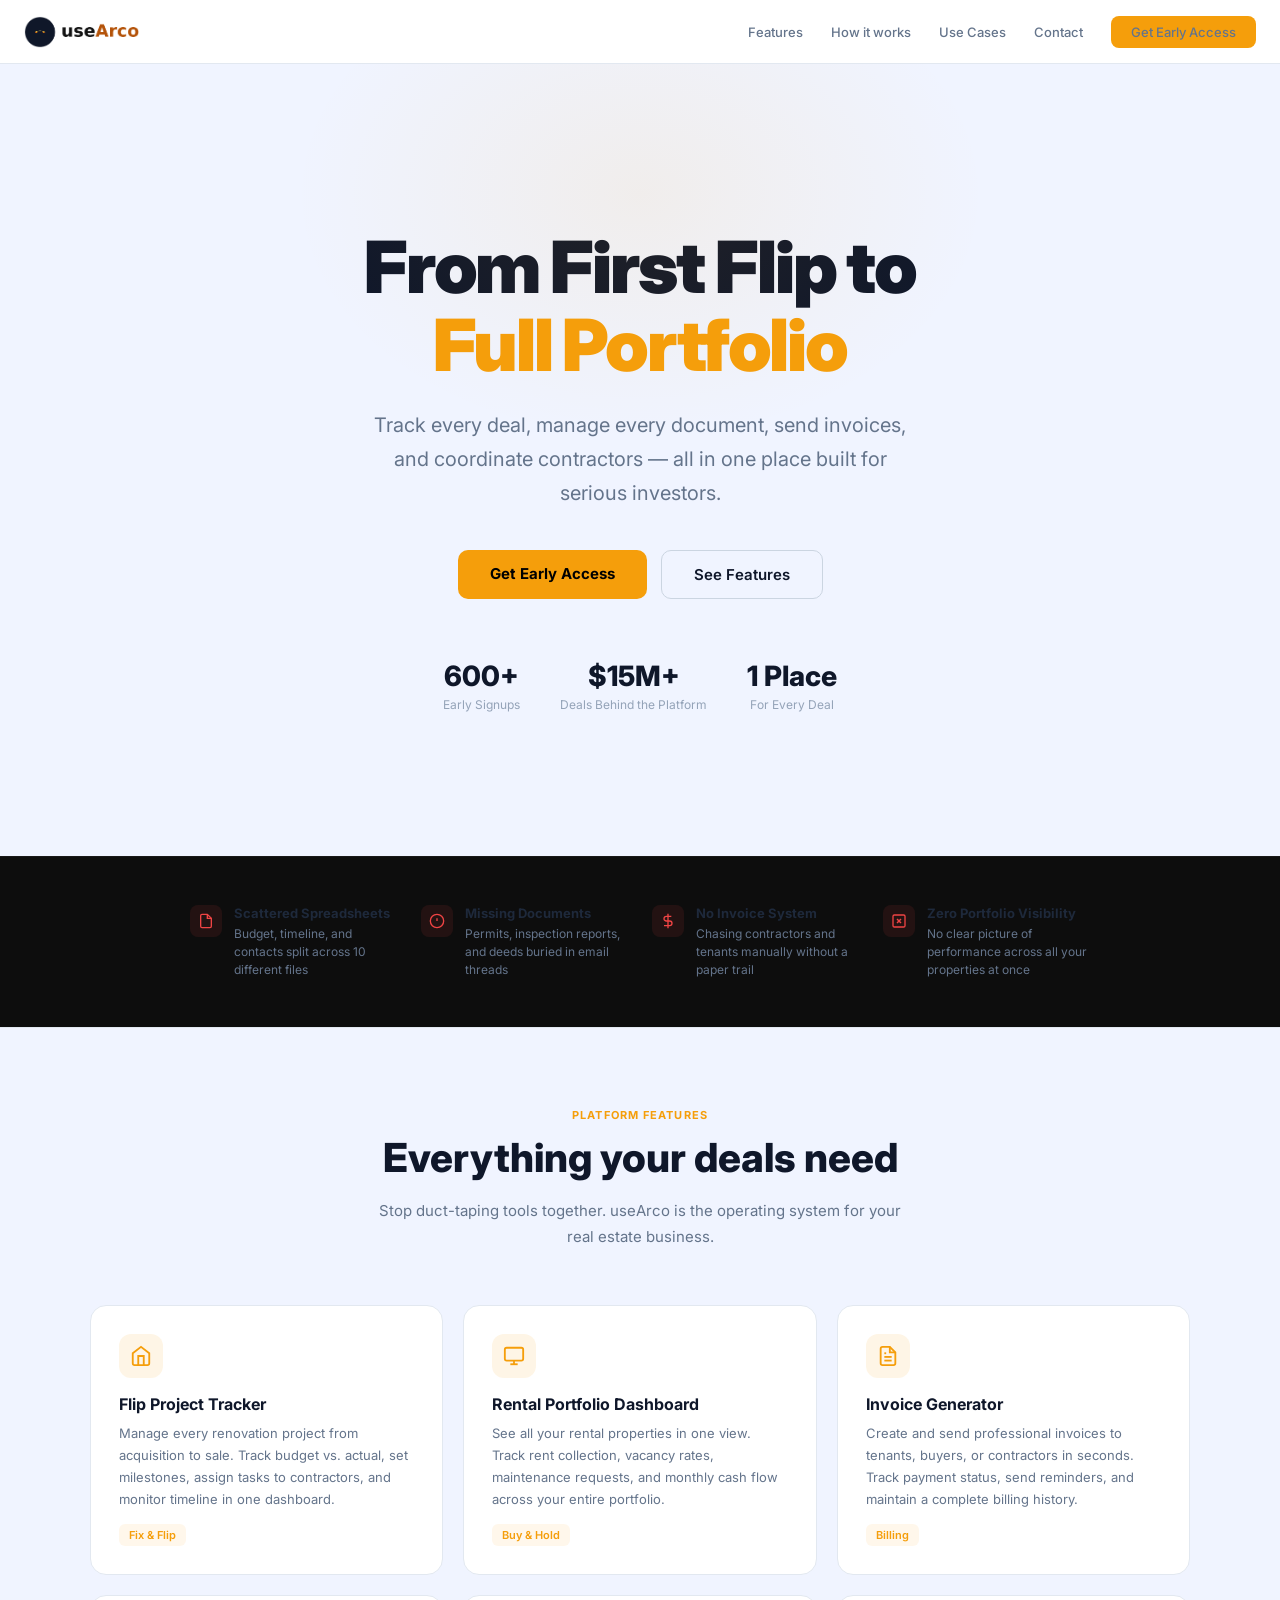
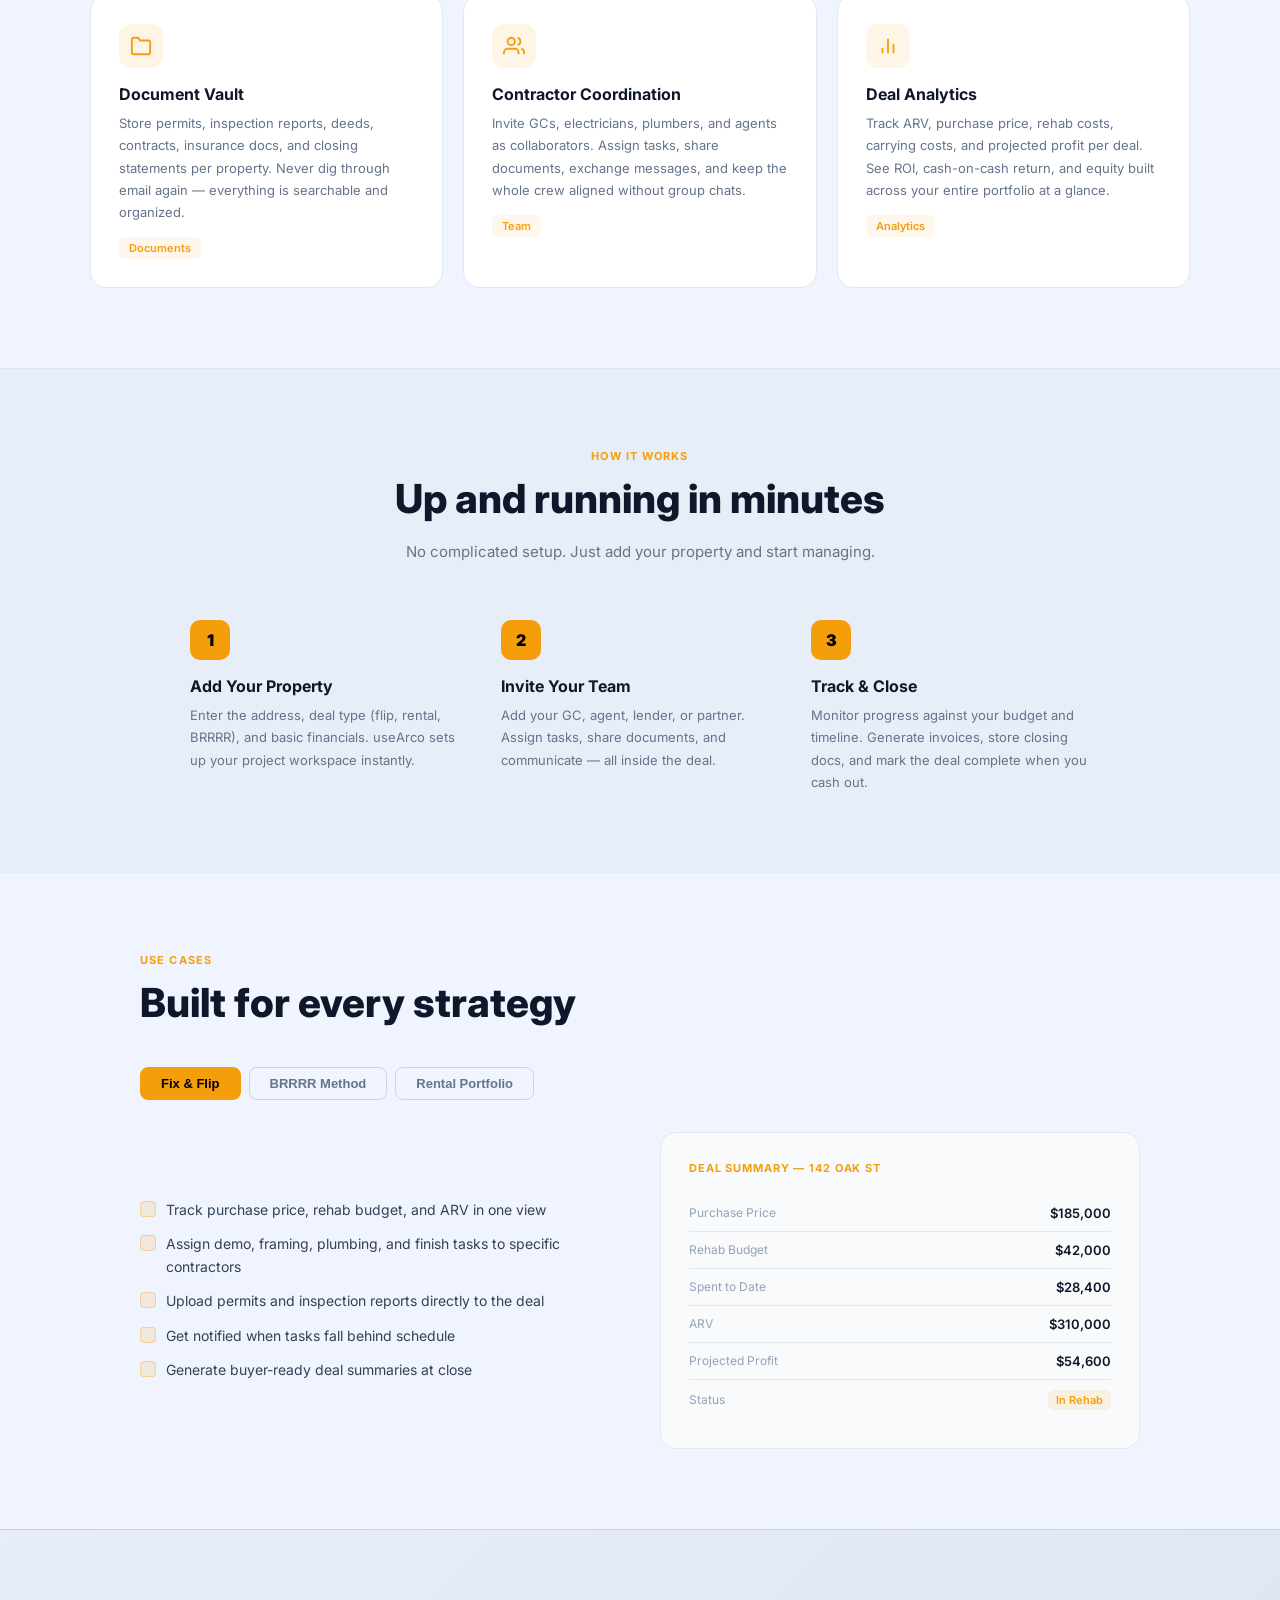
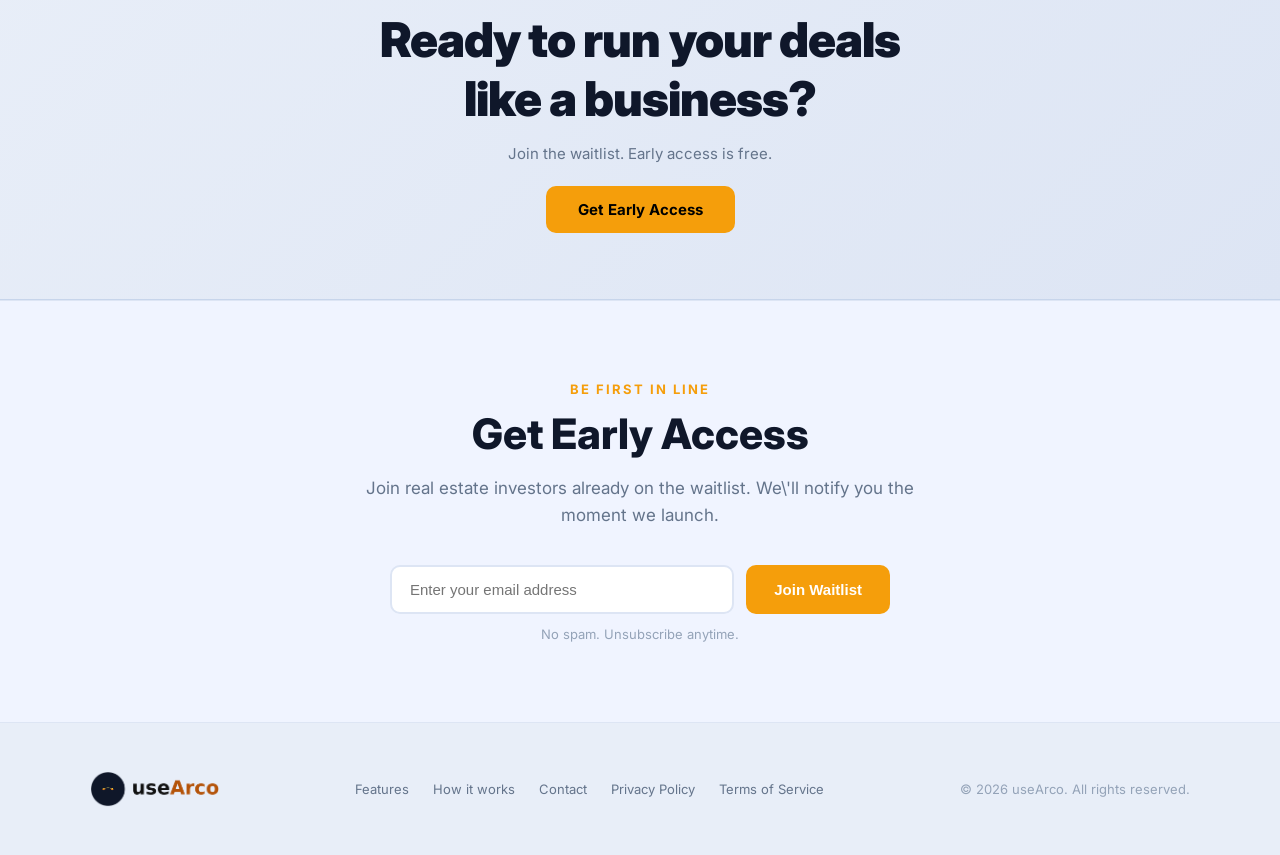
==== commit 468a8c80: "Replace contact form with early access subscribe form" ====
--- a/index.html
+++ b/index.html
@@ -143,6 +143,23 @@
     .footer-links a { font-size: 13px; color: #64748b; text-decoration: none; transition: color 0.15s; }
     .footer-links a:hover { color: #F59E0B; }
     .footer-copy { font-size: 13px; color: #94a3b8; }
+
+    /* Subscribe Section */
+    .subscribe-section { background: #f0f4ff; padding: 80px 24px; border-top: 1px solid #dde5f4; text-align: center; }
+    .subscribe-inner { max-width: 600px; margin: 0 auto; }
+    .subscribe-eyebrow { font-size: 13px; font-weight: 700; letter-spacing: 2px; text-transform: uppercase; color: #F59E0B; margin-bottom: 12px; }
+    .subscribe-heading { font-size: clamp(28px, 5vw, 42px); font-weight: 800; color: #0f172a; margin-bottom: 16px; line-height: 1.2; }
+    .subscribe-sub { font-size: 17px; color: #64748b; margin-bottom: 36px; line-height: 1.6; }
+    .subscribe-form { width: 100%; }
+    .subscribe-input-wrap { display: flex; gap: 12px; max-width: 500px; margin: 0 auto 12px; }
+    .subscribe-input-wrap input { flex: 1; padding: 14px 18px; border: 2px solid #dde5f4; border-radius: 10px; font-size: 15px; color: #0f172a; background: #fff; outline: none; transition: border-color 0.2s; }
+    .subscribe-input-wrap input:focus { border-color: #F59E0B; }
+    .subscribe-input-wrap button { padding: 14px 28px; background: #F59E0B; color: #fff; font-weight: 700; font-size: 15px; border: none; border-radius: 10px; cursor: pointer; white-space: nowrap; transition: background 0.2s, transform 0.1s; }
+    .subscribe-input-wrap button:hover { background: #d97706; transform: translateY(-1px); }
+    .subscribe-input-wrap button:disabled { opacity: 0.7; cursor: not-allowed; transform: none; }
+    .subscribe-privacy { font-size: 13px; color: #94a3b8; }
+    .subscribe-success { display: none; margin-top: 20px; padding: 16px 24px; background: #dcfce7; border: 1px solid #bbf7d0; border-radius: 10px; color: #166534; font-weight: 600; font-size: 15px; }
+    @media (max-width: 480px) { .subscribe-input-wrap { flex-direction: column; } }
   </style>
   <script src="https://www.google.com/recaptcha/api.js?render=6LfazeUsAAAAAIIOUgHEQkqAyCeBoOAR6B8QF83x"></script>
 </head>
@@ -373,7 +390,7 @@
   <a href="#contact" class="btn-primary">Get Early Access</a>
 </section>
 
-<!-- CONTACT -->
+<!-- CONTACT FORM (commented out - restore when needed)
 <section class="contact-section" id="contact">
   <div class="contact-inner">
     <div class="contact-grid">
@@ -382,43 +399,34 @@
         <h2 class="contact-heading">Get in <span class="highlight">touch!</span></h2>
         <p class="contact-sub">Our team is happy to help. We respond within 24 hours.</p>
         <div class="contact-info">
-          <a class="contact-info-link" href="tel:+14849342525">
-            <svg width="16" height="16" viewBox="0 0 24 24" fill="none" stroke="#F59E0B" stroke-width="2"><path d="M22 16.92v3a2 2 0 0 1-2.18 2 19.79 19.79 0 0 1-8.63-3.07A19.5 19.5 0 0 1 4.15 12 19.79 19.79 0 0 1 1.08 3.4 2 2 0 0 1 3.05 1.24h3a2 2 0 0 1 2 1.72c.127.96.361 1.903.7 2.81a2 2 0 0 1-.45 2.11L7.09 9.17a16 16 0 0 0 5.82 5.82l1.5-1.26a2 2 0 0 1 2.11-.45c.907.339 1.85.573 2.81.7A2 2 0 0 1 21.73 16z"/></svg>
-            +1 484 934 2525
-          </a>
-          <a class="contact-info-link" href="mailto:admin@usearco.com">
-            <svg width="16" height="16" viewBox="0 0 24 24" fill="none" stroke="#F59E0B" stroke-width="2"><path d="M4 4h16c1.1 0 2 .9 2 2v12c0 1.1-.9 2-2 2H4c-1.1 0-2-.9-2-2V6c0-1.1.9-2 2-2z"/><polyline points="22,6 12,13 2,6"/></svg>
-            admin@usearco.com
-          </a>
-          <a class="contact-info-link" href="https://linkedin.com/company/usearco" target="_blank" rel="noreferrer">
-            <svg width="16" height="16" viewBox="0 0 24 24" fill="#F59E0B"><path d="M16 8a6 6 0 0 1 6 6v7h-4v-7a2 2 0 0 0-2-2 2 2 0 0 0-2 2v7h-4v-7a6 6 0 0 1 6-6z"/><rect x="2" y="9" width="4" height="12"/><circle cx="4" cy="4" r="2"/></svg>
-            LinkedIn
-          </a>
+          <a class="contact-info-link" href="tel:+14849342525">+1 484 934 2525</a>
+          <a class="contact-info-link" href="mailto:admin@usearco.com">admin@usearco.com</a>
         </div>
       </div>
       <div>
         <form class="contact-form" id="contactForm">
-          <div class="input-div">
-            <input class="input" id="c-name" type="text" name="name" placeholder=" " required />
-            <label class="label" for="c-name">Your name *</label>
-          </div>
-          <div class="input-div">
-            <input class="input" id="c-email" type="email" name="email" placeholder=" " required />
-            <label class="label" for="c-email">Your email *</label>
-          </div>
-          <div class="input-div">
-            <input class="input" id="c-phone" type="text" name="phone" placeholder=" " />
-            <label class="label" for="c-phone">Your phone number</label>
-          </div>
-          <div class="input-div">
-            <textarea class="input" id="c-msg" name="message" placeholder=" " required></textarea>
-            <label class="label" for="c-msg">Your message *</label>
-          </div>
-          <button type="submit" class="contact-submit" id="submitBtn">Send Message</button>
+          name, email, phone, message fields here
         </form>
-        <div class="form-success" id="formSuccess">&#10003; Message sent! We will get back to you shortly.</div>
-      </div>
-    </div>
+      </div>
+    </div>
+  </div>
+</section>
+END CONTACT FORM -->
+
+<!-- EARLY ACCESS SUBSCRIBE -->
+<section class="subscribe-section" id="contact">
+  <div class="subscribe-inner">
+    <p class="subscribe-eyebrow">Be First In Line</p>
+    <h2 class="subscribe-heading">Get <span class="highlight">Early Access</span></h2>
+    <p class="subscribe-sub">Join real estate investors already on the waitlist. We\&#x27;ll notify you the moment we launch.</p>
+    <form class="subscribe-form" id="subscribeForm">
+      <div class="subscribe-input-wrap">
+        <input type="email" id="sub-email" name="email" placeholder="Enter your email address" required />
+        <button type="submit" id="subBtn">Join Waitlist</button>
+      </div>
+      <p class="subscribe-privacy">No spam. Unsubscribe anytime.</p>
+    </form>
+    <div class="subscribe-success" id="subSuccess">&#10003; You\&#x27;re on the list! We\&#x27;ll be in touch soon.</div>
   </div>
 </section>
 
@@ -446,46 +454,44 @@
     document.getElementById('tab-' + name).classList.add('active');
     event.target.classList.add('active');
   }
-  var contactForm = document.getElementById('contactForm');
-  if (contactForm) {
-    contactForm.addEventListener('submit', function(e) {
+</script>
+
+<script>
+  // CONTACT FORM JS (commented out - restore when needed)
+  // var contactForm = document.getElementById('contactForm');
+  // if (contactForm) { contactForm.addEventListener('submit', function(e) { ... }); }
+
+  // SUBSCRIBE FORM JS
+  var subscribeForm = document.getElementById('subscribeForm');
+  if (subscribeForm) {
+    subscribeForm.addEventListener('submit', function(e) {
       e.preventDefault();
-      var btn = document.getElementById('submitBtn');
+      var btn = document.getElementById('subBtn');
+      var email = document.getElementById('sub-email').value;
       btn.disabled = true;
-      btn.textContent = 'Sending...';
-      var data = new FormData(contactForm);
-      grecaptcha.ready(function() {
-        grecaptcha.execute('6LfazeUsAAAAAIIOUgHEQkqAyCeBoOAR6B8QF83x', {action: 'contact'}).then(function(token) {
-          fetch('https://api.usearco.com/api/contact', {
-            method: 'POST',
-            headers: { 'Content-Type': 'application/json', 'Accept': 'application/json' },
-            body: JSON.stringify({
-              name: data.get('name'),
-              email: data.get('email'),
-              phone: data.get('phone'),
-              subject: 'Contact Form',
-              message: data.get('message'),
-              recaptchaToken: token
-            })
-          }).then(function(res) { return res.json(); }).then(function(json) {
-            if (json.success) {
-              contactForm.style.display = 'none';
-              document.getElementById('formSuccess').style.display = 'block';
-            } else {
-              btn.disabled = false;
-              btn.textContent = 'Send Message';
-              alert(json.message || 'Something went wrong. Please try again.');
-            }
-          }).catch(function() {
-            btn.disabled = false;
-            btn.textContent = 'Send Message';
-            alert('Something went wrong. Please try again.');
-          });
-        });
+      btn.textContent = 'Joining...';
+      fetch('https://api.usearco.com/api/subscribe', {
+        method: 'POST',
+        headers: { 'Content-Type': 'application/json' },
+        body: JSON.stringify({ email: email })
+      }).then(function(res) { return res.json(); }).then(function(json) {
+        if (json.success) {
+          subscribeForm.style.display = 'none';
+          document.getElementById('subSuccess').style.display = 'block';
+        } else {
+          btn.disabled = false;
+          btn.textContent = 'Join Waitlist';
+          alert(json.message || 'Something went wrong. Please try again.');
+        }
+      }).catch(function() {
+        btn.disabled = false;
+        btn.textContent = 'Join Waitlist';
+        alert('Something went wrong. Please try again.');
       });
     });
   }
 </script>
 
+
 </body>
 </html>
